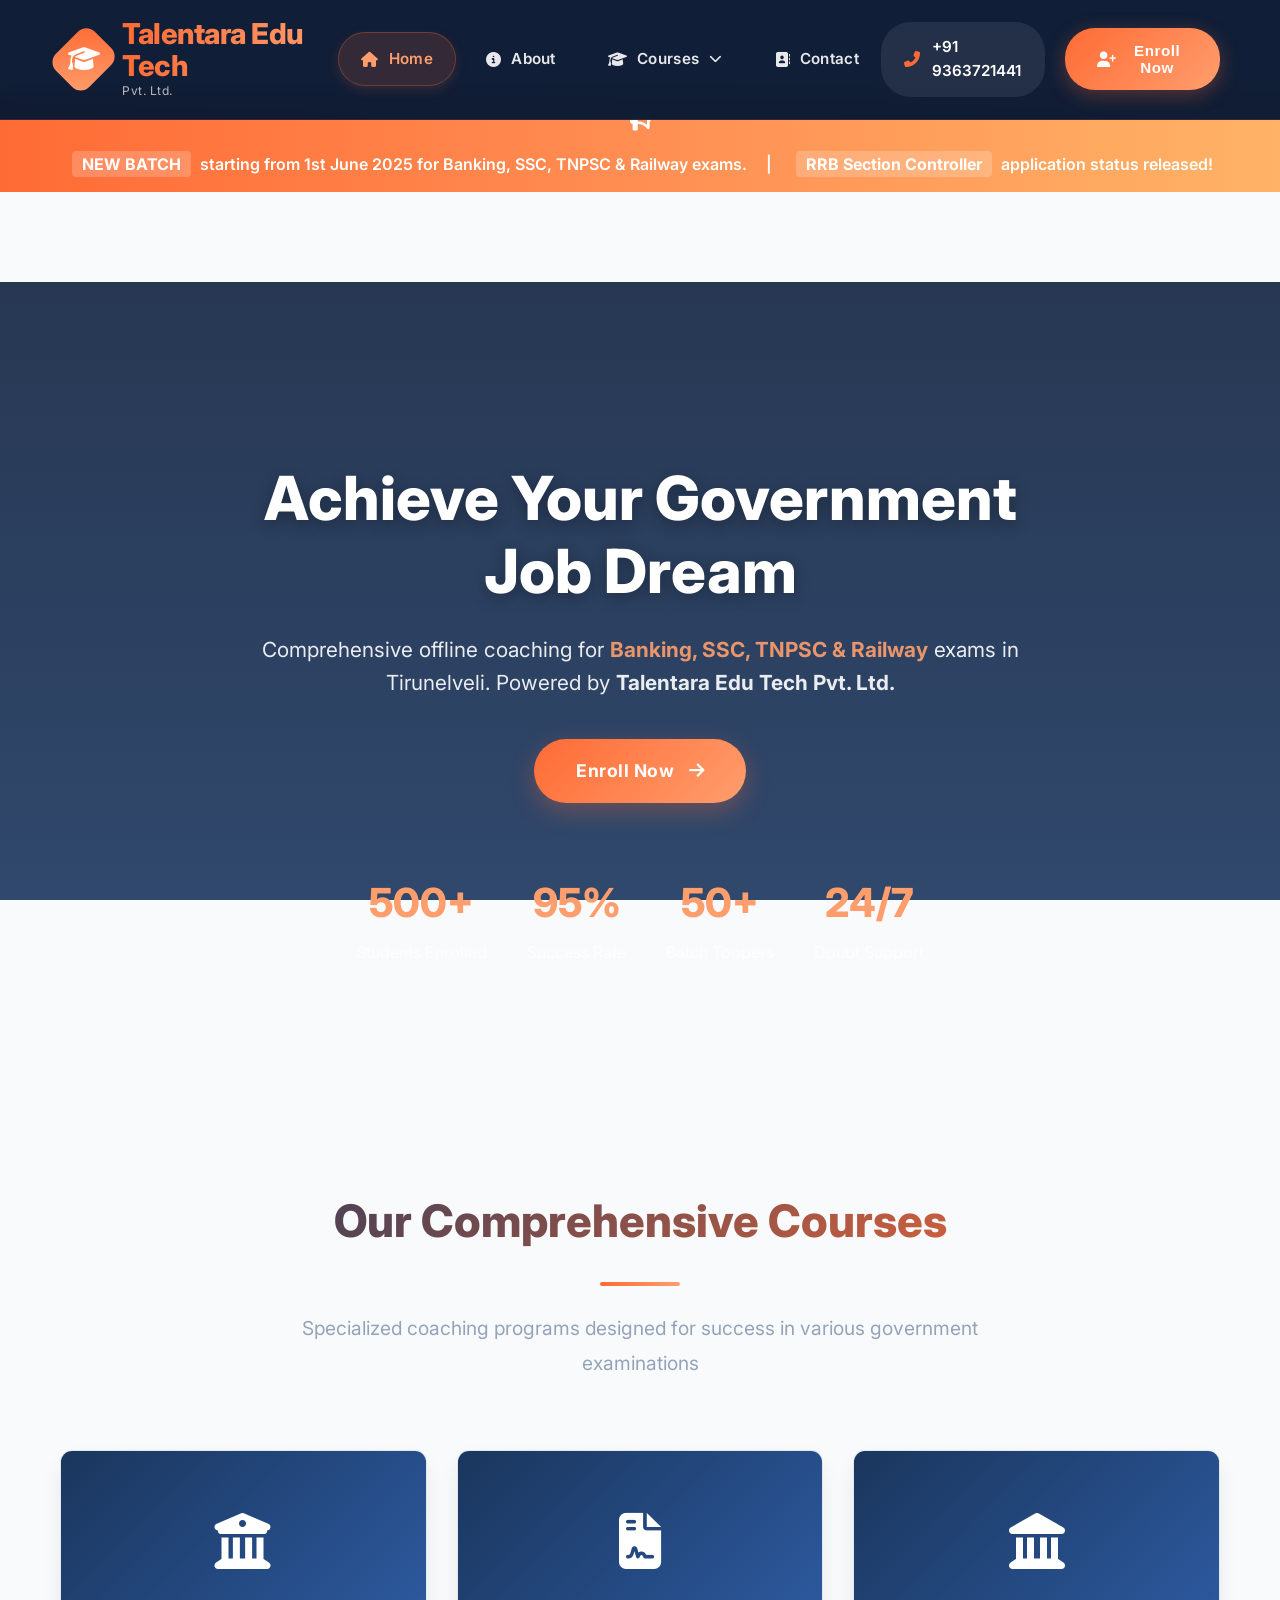
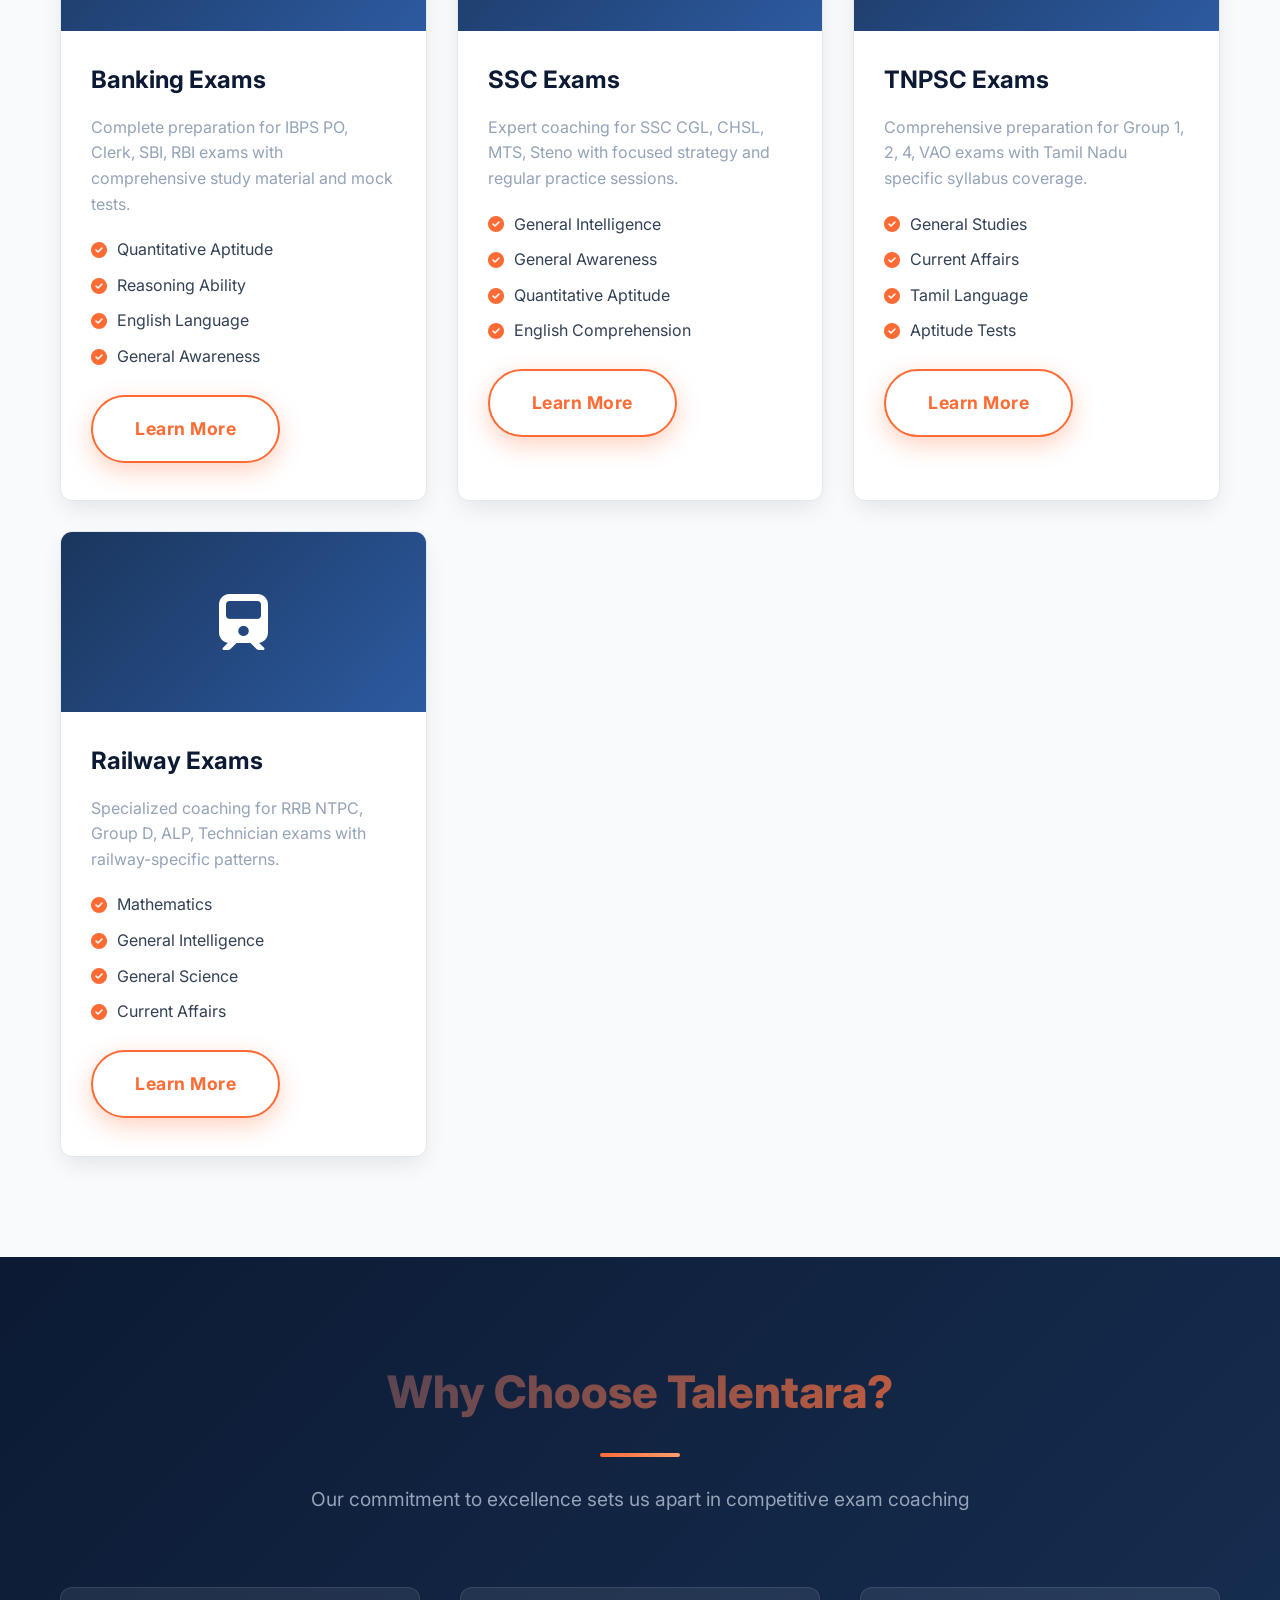
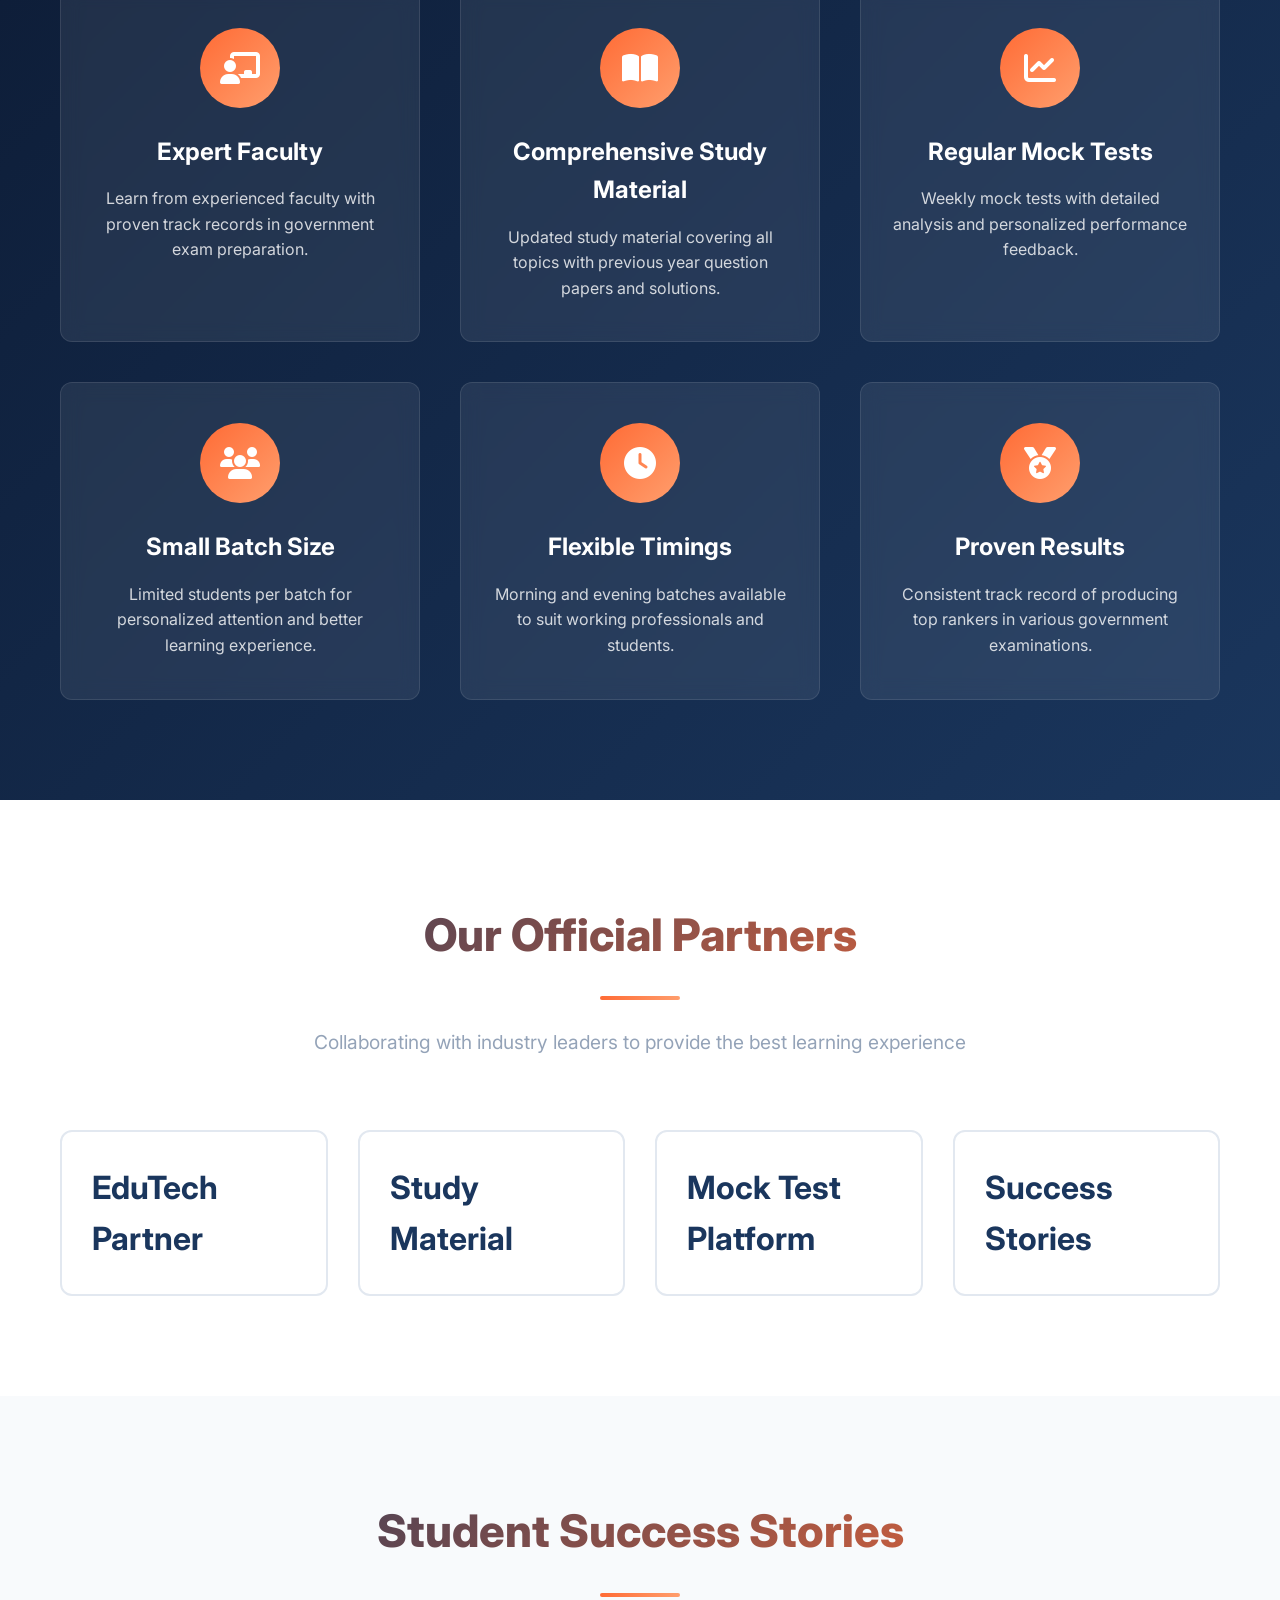
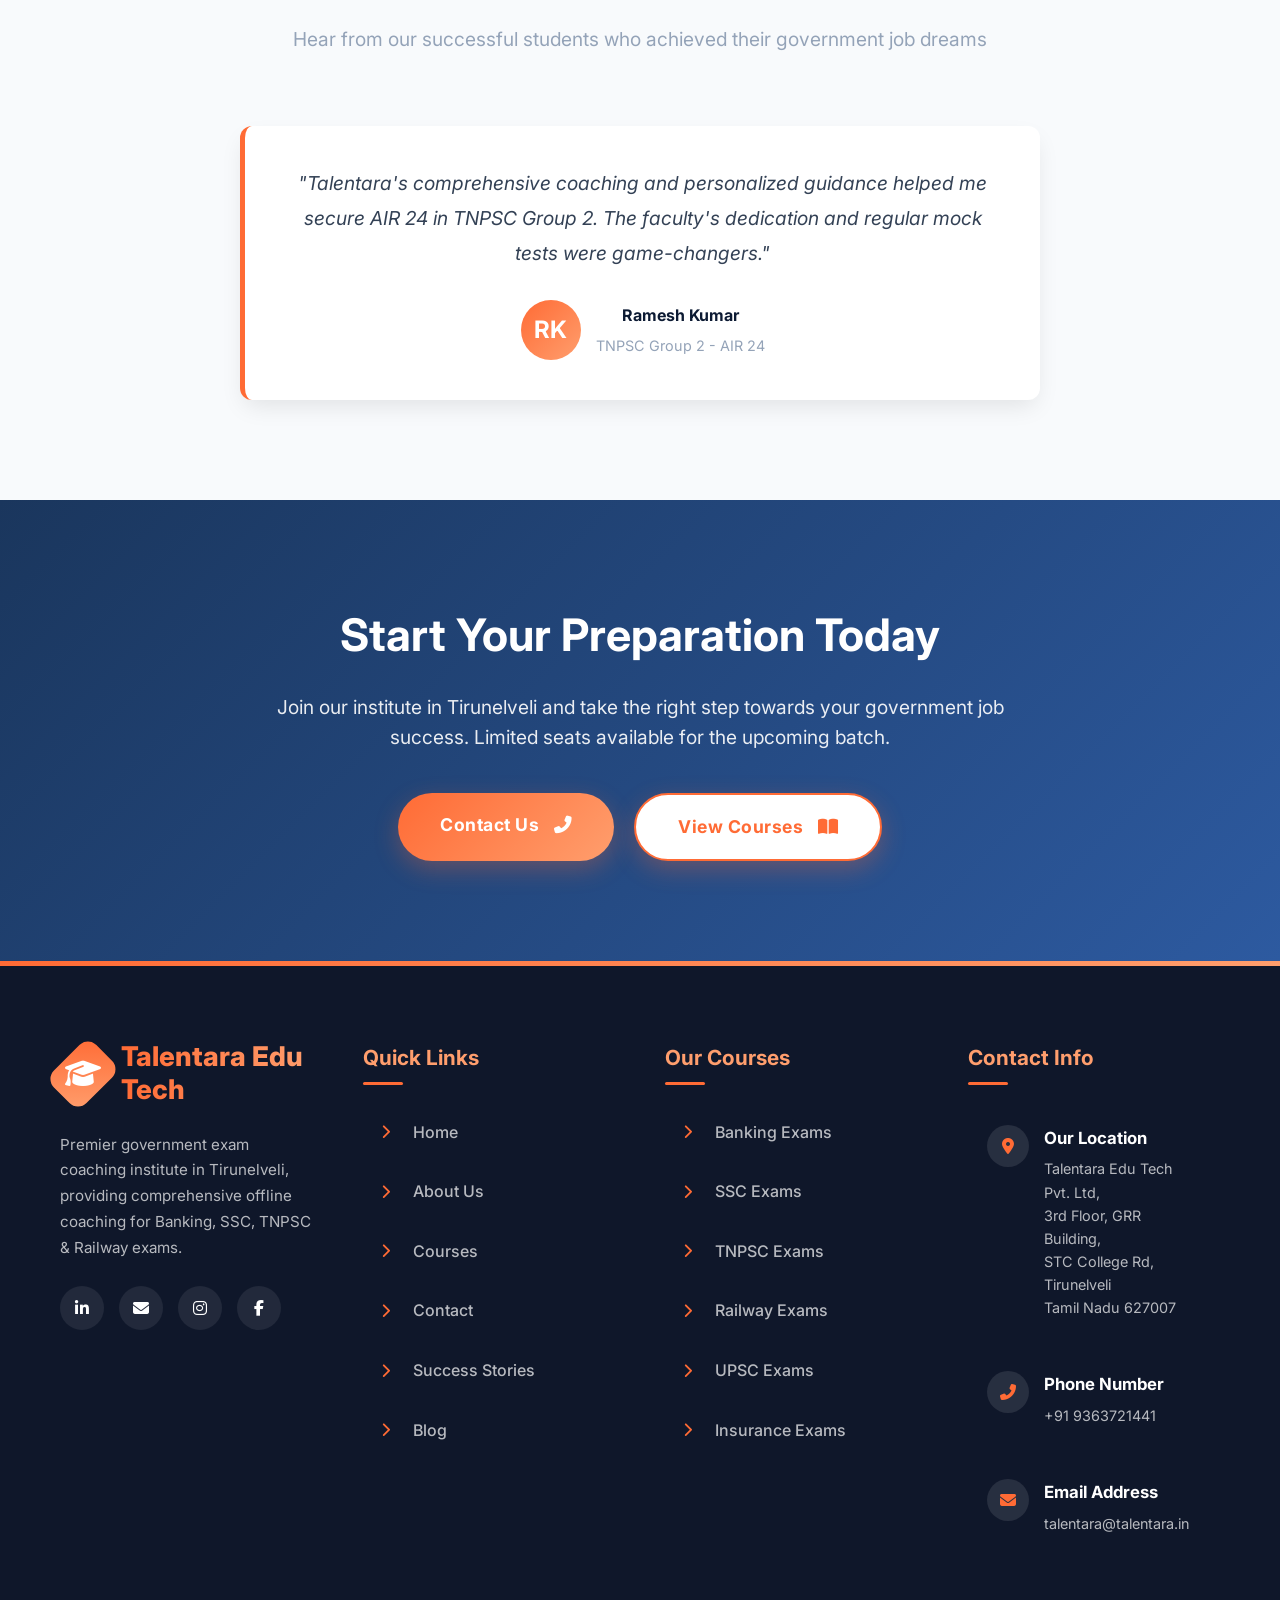
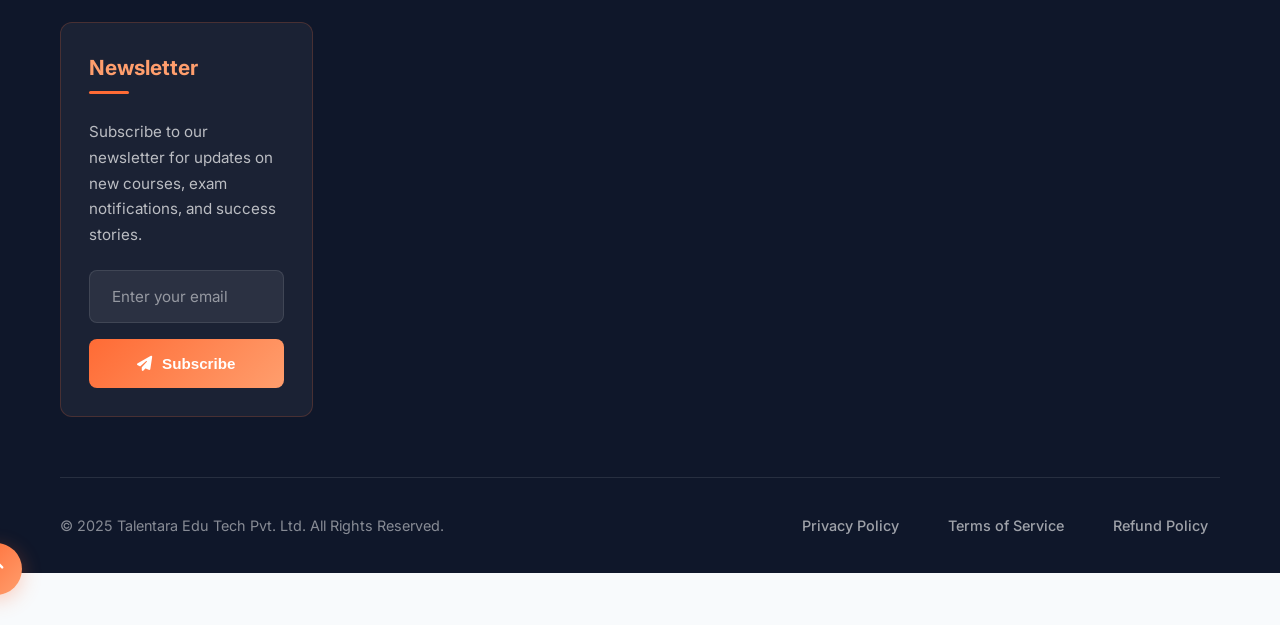
==== index.html @ 70f3933e "first commit" ====
<!DOCTYPE html>
<html lang="en">
<head>
    <meta charset="UTF-8">
    <meta name="viewport" content="width=device-width, initial-scale=1.0">
    <title>Talentara Edu Tech - Premier Government Exam Coaching</title>
    <link rel="stylesheet" href="https://cdnjs.cloudflare.com/ajax/libs/font-awesome/6.4.0/css/all.min.css">
    <link href="https://fonts.googleapis.com/css2?family=Poppins:wght@300;400;500;600;700;800&family=Inter:wght@300;400;500;600;700&display=swap" rel="stylesheet">
    <style>
        /* ====== GLOBAL RESET ====== */
        * {
            margin: 0;
            padding: 0;
            box-sizing: border-box;
        }
        
        :root {
            /* Fresh Color Palette */
            --primary-dark: #0c1a33;
            --primary-color: #1a365d;
            --secondary-color: #2d5aa0;
            --accent-color: #ff6b35;
            --accent-light: #ff9e6d;
            --light-bg: #f8fafc;
            --light-gray: #e2e8f0;
            --medium-gray: #94a3b8;
            --dark-gray: #334155;
            --white: #ffffff;
            --nav-bg: rgba(12, 26, 51, 0.98);
            --footer-bg: #0f172a;
            --card-shadow: 0 10px 25px -5px rgba(0, 0, 0, 0.1);
            --shadow-hover: 0 20px 40px -10px rgba(0, 0, 0, 0.15);
            --transition: all 0.3s cubic-bezier(0.4, 0, 0.2, 1);
            --border-radius: 12px;
            --glass-bg: rgba(255, 255, 255, 0.08);
            --glass-border: rgba(255, 255, 255, 0.15);
        }
        
        body {
            font-family: 'Inter', sans-serif;
            line-height: 1.6;
            color: var(--dark-gray);
            background-color: var(--light-bg);
            overflow-x: hidden;
            scroll-behavior: smooth;
        }
        
        .container {
            width: 100%;
            max-width: 1200px;
            margin: 0 auto;
            padding: 0 20px;
        }
        
        /* ====== UTILITY CLASSES ====== */
        .section-spacing {
            padding: 100px 0;
        }
        
        .section-title {
            text-align: center;
            margin-bottom: 70px;
            position: relative;
        }
        
        .section-title h2 {
            font-size: 2.8rem;
            font-weight: 800;
            color: var(--primary-dark);
            margin-bottom: 20px;
            background: linear-gradient(135deg, var(--primary-color), var(--accent-color));
            background-clip: text;
            -webkit-background-clip: text;
            -webkit-text-fill-color: transparent;
        }
        
        .section-title p {
            font-size: 1.2rem;
            color: var(--medium-gray);
            max-width: 700px;
            margin: 0 auto;
            line-height: 1.8;
        }
        
        .title-divider {
            width: 80px;
            height: 4px;
            background: linear-gradient(to right, var(--accent-color), var(--accent-light));
            margin: 25px auto;
            border-radius: 2px;
        }
        
        .btn {
            display: inline-block;
            padding: 18px 42px;
            background: linear-gradient(135deg, var(--accent-color), var(--accent-light));
            color: var(--white);
            text-decoration: none;
            font-weight: 700;
            border-radius: 50px;
            font-size: 1.1rem;
            transition: var(--transition);
            box-shadow: 0 8px 25px rgba(255, 107, 53, 0.3);
            border: none;
            cursor: pointer;
            letter-spacing: 0.5px;
            position: relative;
            overflow: hidden;
        }
        
        .btn::before {
            content: '';
            position: absolute;
            top: 0;
            left: -100%;
            width: 100%;
            height: 100%;
            background: linear-gradient(90deg, transparent, rgba(255, 255, 255, 0.3), transparent);
            transition: left 0.6s ease;
        }
        
        .btn:hover::before {
            left: 100%;
        }
        
        .btn:hover {
            transform: translateY(-5px);
            box-shadow: 0 12px 30px rgba(255, 107, 53, 0.4);
        }
        
        .btn i {
            margin-left: 10px;
            transition: transform 0.3s ease;
        }
        
        .btn:hover i {
            transform: translateX(5px);
        }
        
        .btn-light {
            background: var(--white);
            color: var(--accent-color);
            border: 2px solid var(--accent-color);
        }
        
        .btn-light:hover {
            background: linear-gradient(135deg, var(--accent-color), var(--accent-light));
            color: var(--white);
            border-color: transparent;
        }
        
        /* ====== MODERN NAVBAR - FRESH DESIGN ====== */
        .navbar-wrapper {
            position: fixed;
            top: 0;
            left: 0;
            width: 100%;
            z-index: 1000;
            background: var(--nav-bg);
            backdrop-filter: blur(12px);
            -webkit-backdrop-filter: blur(12px);
            border-bottom: 1px solid rgba(255, 107, 53, 0.15);
            transition: var(--transition);
            padding: 0;
        }
        
        .navbar-wrapper.scrolled {
            padding: 0;
            box-shadow: 0 5px 25px rgba(0, 0, 0, 0.15);
        }
        
        .navbar {
            display: flex;
            align-items: center;
            justify-content: space-between;
            padding: 18px 0;
        }
        
        /* Logo Section */
        .navbar-brand {
            display: flex;
            align-items: center;
            gap: 15px;
            text-decoration: none;
            z-index: 1001;
        }
        
        .logo-container {
            position: relative;
            width: 55px;
            height: 55px;
            display: flex;
            align-items: center;
            justify-content: center;
        }
        
        .logo-bg {
            position: absolute;
            width: 100%;
            height: 100%;
            background: linear-gradient(135deg, var(--accent-color), var(--accent-light));
            border-radius: 12px;
            transform: rotate(45deg);
            transition: var(--transition);
        }
        
        .navbar-brand:hover .logo-bg {
            transform: rotate(0deg);
        }
        
        .logo-icon {
            position: relative;
            font-size: 1.6rem;
            color: var(--white);
            z-index: 1;
        }
        
        .logo-text {
            display: flex;
            flex-direction: column;
        }
        
        .logo-text h2 {
            font-size: 1.8rem;
            font-weight: 800;
            background: linear-gradient(to right, var(--accent-color), var(--accent-light));
            background-clip: text;
            -webkit-background-clip: text;
            -webkit-text-fill-color: transparent;
            line-height: 1.1;
            letter-spacing: -0.5px;
        }
        
        .logo-text span {
            font-size: 0.75rem;
            color: rgba(255, 255, 255, 0.7);
            font-weight: 400;
            letter-spacing: 0.5px;
        }
        
        /* Navigation Menu */
        .navbar-nav {
            display: flex;
            list-style: none;
            gap: 8px;
            align-items: center;
        }
        
        .nav-item {
            position: relative;
        }
        
        .nav-link {
            color: rgba(255, 255, 255, 0.9);
            text-decoration: none;
            padding: 14px 22px;
            border-radius: 30px;
            font-weight: 600;
            font-size: 0.95rem;
            transition: var(--transition);
            display: flex;
            align-items: center;
            gap: 10px;
            position: relative;
            overflow: hidden;
            letter-spacing: 0.3px;
        }
        
        .nav-link::before {
            content: '';
            position: absolute;
            top: 0;
            left: -100%;
            width: 100%;
            height: 100%;
            background: linear-gradient(90deg, transparent, rgba(255, 107, 53, 0.2), transparent);
            transition: left 0.6s ease;
        }
        
        .nav-link:hover::before {
            left: 100%;
        }
        
        .nav-link:hover {
            background: var(--glass-bg);
            color: var(--accent-light);
            transform: translateY(-2px);
        }
        
        .nav-item.active .nav-link {
            background: rgba(255, 107, 53, 0.15);
            color: var(--accent-light);
            border: 1px solid rgba(255, 107, 53, 0.3);
            box-shadow: 0 4px 12px rgba(255, 107, 53, 0.15);
        }
        
        /* Dropdown Menu */
        .dropdown {
            position: relative;
        }
        
        .dropdown-menu {
            position: absolute;
            top: 100%;
            left: 0;
            background: rgba(15, 23, 42, 0.95);
            backdrop-filter: blur(15px);
            -webkit-backdrop-filter: blur(15px);
            border: 1px solid rgba(255, 107, 53, 0.25);
            border-radius: 12px;
            padding: 12px 0;
            min-width: 240px;
            opacity: 0;
            visibility: hidden;
            transform: translateY(12px);
            transition: all 0.3s ease;
            box-shadow: 0 15px 40px rgba(0, 0, 0, 0.2);
            z-index: 100;
        }
        
        .dropdown:hover .dropdown-menu {
            opacity: 1;
            visibility: visible;
            transform: translateY(8px);
        }
        
        .dropdown-item {
            color: rgba(255, 255, 255, 0.85);
            text-decoration: none;
            padding: 14px 24px;
            display: flex;
            align-items: center;
            gap: 12px;
            transition: var(--transition);
            border-left: 3px solid transparent;
            font-weight: 500;
        }
        
        .dropdown-item:hover {
            background: rgba(255, 107, 53, 0.1);
            color: var(--accent-light);
            border-left: 3px solid var(--accent-color);
            padding-left: 21px;
        }
        
        .dropdown-item i {
            width: 20px;
            text-align: center;
            color: var(--accent-color);
        }
        
        .dropdown-divider {
            height: 1px;
            background: rgba(255, 255, 255, 0.1);
            margin: 8px 20px;
        }
        
        /* Header Actions */
        .navbar-actions {
            display: flex;
            align-items: center;
            gap: 20px;
        }
        
        .contact-badge {
            display: flex;
            align-items: center;
            gap: 12px;
            background: rgba(255, 255, 255, 0.08);
            padding: 12px 22px;
            border-radius: 30px;
            transition: var(--transition);
            cursor: pointer;
            border: 1px solid transparent;
            position: relative;
            overflow: hidden;
        }
        
        .contact-badge::before {
            content: '';
            position: absolute;
            top: 0;
            left: -100%;
            width: 100%;
            height: 100%;
            background: linear-gradient(90deg, transparent, rgba(255, 107, 53, 0.2), transparent);
            transition: left 0.6s ease;
        }
        
        .contact-badge:hover::before {
            left: 100%;
        }
        
        .contact-badge:hover {
            background: rgba(255, 107, 53, 0.1);
            border-color: rgba(255, 107, 53, 0.3);
            transform: translateY(-2px);
        }
        
        .contact-badge i {
            color: var(--accent-color);
            font-size: 1rem;
            transition: var(--transition);
        }
        
        .contact-badge span {
            color: var(--white);
            font-size: 0.95rem;
            font-weight: 600;
            transition: var(--transition);
        }
        
        .contact-badge:hover i,
        .contact-badge:hover span {
            color: var(--accent-light);
        }
        
        .enroll-btn {
            background: linear-gradient(135deg, var(--accent-color), var(--accent-light));
            color: var(--white);
            border: none;
            padding: 14px 32px;
            border-radius: 30px;
            font-weight: 700;
            font-size: 0.95rem;
            cursor: pointer;
            transition: var(--transition);
            display: flex;
            align-items: center;
            gap: 10px;
            box-shadow: 0 5px 20px rgba(255, 107, 53, 0.3);
            position: relative;
            overflow: hidden;
            letter-spacing: 0.5px;
        }
        
        .enroll-btn::before {
            content: '';
            position: absolute;
            top: 0;
            left: -100%;
            width: 100%;
            height: 100%;
            background: linear-gradient(90deg, transparent, rgba(255, 255, 255, 0.3), transparent);
            transition: left 0.6s ease;
        }
        
        .enroll-btn:hover::before {
            left: 100%;
        }
        
        .enroll-btn:hover {
            transform: translateY(-3px);
            box-shadow: 0 8px 25px rgba(255, 107, 53, 0.4);
            background: linear-gradient(135deg, var(--accent-light), var(--accent-color));
        }
        
        /* Mobile Menu Toggle */
        .menu-toggle {
            display: none;
            background: none;
            border: none;
            color: var(--white);
            font-size: 1.6rem;
            cursor: pointer;
            padding: 8px;
            border-radius: 8px;
            transition: var(--transition);
            z-index: 1001;
        }
        
        .menu-toggle:hover {
            background: rgba(255, 107, 53, 0.15);
            color: var(--accent-light);
        }
        
        /* ====== HERO SECTION ====== */
        .hero {
            background: linear-gradient(rgba(12, 26, 51, 0.9), rgba(26, 53, 93, 0.9)), url('https://images.unsplash.com/photo-1523050854058-8df90110c9f1?ixlib=rb-4.0.3&auto=format&fit=crop&w=1600&q=80');
            background-size: cover;
            background-position: center;
            background-attachment: fixed;
            color: var(--white);
            padding: 180px 0 120px;
            position: relative;
            overflow: hidden;
            margin-top: 90px;
        }
        
        .hero .container {
            position: relative;
            z-index: 2;
        }
        
        .hero-content {
            max-width: 800px;
            text-align: center;
            margin: 0 auto;
        }
        
        .hero h1 {
            font-size: 3.8rem;
            font-weight: 800;
            line-height: 1.2;
            margin-bottom: 25px;
            text-shadow: 0 4px 15px rgba(0, 0, 0, 0.3);
        }
        
        .hero p {
            font-size: 1.3rem;
            margin-bottom: 40px;
            opacity: 0.9;
            line-height: 1.6;
        }
        
        .hero-highlight {
            color: var(--accent-light);
            font-weight: 700;
        }
        
        .hero-stats {
            display: flex;
            justify-content: center;
            gap: 40px;
            margin-top: 60px;
            flex-wrap: wrap;
        }
        
        .stat-item {
            text-align: center;
        }
        
        .stat-number {
            font-size: 2.5rem;
            font-weight: 800;
            color: var(--accent-light);
            margin-bottom: 5px;
        }
        
        .stat-label {
            font-size: 1rem;
            color: rgba(255, 255, 255, 0.8);
        }
        
        /* ====== ANNOUNCEMENT BAR ====== */
        .announcement-bar {
            background: linear-gradient(90deg, var(--accent-color), #ff8e53, #ffb366);
            color: var(--white);
            padding: 14px 0;
            position: relative;
            overflow: hidden;
            margin-top: 90px;
        }
        
        .announcement-content {
            display: flex;
            align-items: center;
            justify-content: center;
            gap: 15px;
            flex-wrap: wrap;
        }
        
        .announcement-icon {
            font-size: 1.3rem;
            animation: bellRing 2s infinite;
            flex-shrink: 0;
        }
        
        .announcement-text {
            font-weight: 600;
            font-size: 1rem;
        }
        
        .highlight {
            background: rgba(255, 255, 255, 0.2);
            padding: 3px 10px;
            border-radius: 4px;
            margin: 0 5px;
            font-weight: 700;
        }
        
        /* ====== COURSES SECTION ====== */
        .courses-section {
            background: var(--light-bg);
        }
        
        .courses-grid {
            display: grid;
            grid-template-columns: repeat(auto-fit, minmax(280px, 1fr));
            gap: 30px;
            margin-top: 50px;
        }
        
        .course-card {
            background: var(--white);
            border-radius: var(--border-radius);
            overflow: hidden;
            box-shadow: var(--card-shadow);
            transition: var(--transition);
            position: relative;
            border: 1px solid var(--light-gray);
        }
        
        .course-card:hover {
            transform: translateY(-10px);
            box-shadow: var(--shadow-hover);
        }
        
        .course-icon {
            height: 180px;
            display: flex;
            align-items: center;
            justify-content: center;
            background: linear-gradient(135deg, var(--primary-color), var(--secondary-color));
            color: var(--white);
            font-size: 3.5rem;
        }
        
        .course-content {
            padding: 30px;
        }
        
        .course-content h3 {
            font-size: 1.5rem;
            color: var(--primary-dark);
            margin-bottom: 15px;
        }
        
        .course-content p {
            color: var(--medium-gray);
            margin-bottom: 20px;
            line-height: 1.6;
        }
        
        .course-features {
            list-style: none;
            margin-bottom: 25px;
        }
        
        .course-features li {
            display: flex;
            align-items: center;
            gap: 10px;
            margin-bottom: 10px;
            color: var(--dark-gray);
        }
        
        .course-features i {
            color: var(--accent-color);
        }
        
        /* ====== FEATURES SECTION ====== */
        .features-section {
            background: linear-gradient(135deg, var(--primary-dark), var(--primary-color));
            color: var(--white);
            position: relative;
            overflow: hidden;
        }
        
        .features-grid {
            display: grid;
            grid-template-columns: repeat(auto-fit, minmax(300px, 1fr));
            gap: 40px;
            margin-top: 50px;
        }
        
        .feature-card {
            background: rgba(255, 255, 255, 0.08);
            border-radius: var(--border-radius);
            padding: 40px 30px;
            text-align: center;
            border: 1px solid rgba(255, 255, 255, 0.1);
            transition: var(--transition);
            backdrop-filter: blur(10px);
        }
        
        .feature-card:hover {
            transform: translateY(-10px);
            background: rgba(255, 255, 255, 0.12);
            border-color: var(--accent-color);
        }
        
        .feature-icon {
            width: 80px;
            height: 80px;
            background: linear-gradient(135deg, var(--accent-color), var(--accent-light));
            border-radius: 50%;
            display: flex;
            align-items: center;
            justify-content: center;
            margin: 0 auto 25px;
            font-size: 2rem;
            color: var(--white);
            transition: var(--transition);
        }
        
        .feature-card:hover .feature-icon {
            transform: scale(1.1) rotate(5deg);
        }
        
        .feature-card h3 {
            font-size: 1.5rem;
            margin-bottom: 15px;
            color: var(--white);
        }
        
        .feature-card p {
            color: rgba(255, 255, 255, 0.8);
            line-height: 1.6;
        }
        
        /* ====== PARTNERS SECTION ====== */
        .partners-section {
            background: var(--white);
        }
        
        .partners-grid {
            display: grid;
            grid-template-columns: repeat(auto-fit, minmax(200px, 1fr));
            gap: 30px;
            margin-top: 50px;
            align-items: center;
        }
        
        .partner-card {
            background: var(--white);
            border-radius: var(--border-radius);
            padding: 30px;
            display: flex;
            align-items: center;
            justify-content: center;
            border: 2px solid var(--light-gray);
            transition: var(--transition);
            min-height: 150px;
        }
        
        .partner-card:hover {
            transform: translateY(-5px);
            border-color: var(--accent-color);
            box-shadow: var(--shadow-hover);
        }
        
        .partner-logo {
            max-width: 100%;
            height: auto;
            filter: grayscale(100%);
            opacity: 0.7;
            transition: var(--transition);
        }
        
        .partner-card:hover .partner-logo {
            filter: grayscale(0);
            opacity: 1;
        }
        
        /* ====== TESTIMONIALS SECTION ====== */
        .testimonials-section {
            background: var(--light-bg);
        }
        
        .testimonials-slider {
            max-width: 800px;
            margin: 50px auto 0;
            position: relative;
        }
        
        .testimonial-card {
            background: var(--white);
            border-radius: var(--border-radius);
            padding: 40px;
            box-shadow: var(--card-shadow);
            text-align: center;
            position: relative;
            border-left: 5px solid var(--accent-color);
        }
        
        .testimonial-text {
            font-size: 1.2rem;
            color: var(--dark-gray);
            line-height: 1.8;
            margin-bottom: 30px;
            font-style: italic;
        }
        
        .testimonial-author {
            display: flex;
            align-items: center;
            justify-content: center;
            gap: 15px;
        }
        
        .author-avatar {
            width: 60px;
            height: 60px;
            border-radius: 50%;
            background: linear-gradient(135deg, var(--accent-color), var(--accent-light));
            display: flex;
            align-items: center;
            justify-content: center;
            color: var(--white);
            font-weight: 700;
            font-size: 1.5rem;
        }
        
        .author-info h4 {
            color: var(--primary-dark);
            margin-bottom: 5px;
        }
        
        .author-info p {
            color: var(--medium-gray);
            font-size: 0.9rem;
        }
        
        /* ====== CTA SECTION ====== */
        .cta-section {
            background: linear-gradient(135deg, var(--primary-color), var(--secondary-color));
            color: var(--white);
            text-align: center;
            position: relative;
            overflow: hidden;
        }
        
        .cta-content {
            max-width: 800px;
            margin: 0 auto;
            position: relative;
            z-index: 2;
        }
        
        .cta-content h2 {
            font-size: 2.8rem;
            margin-bottom: 20px;
            color: var(--white);
        }
        
        .cta-content p {
            font-size: 1.2rem;
            margin-bottom: 40px;
            opacity: 0.9;
            line-height: 1.6;
        }
        
        /* ====== MODERN FOOTER - FRESH DESIGN ====== */
        .footer-wrapper {
            background: var(--footer-bg);
            color: var(--white);
            padding: 80px 0 0;
            position: relative;
            overflow: hidden;
        }
        
        .footer-wrapper::before {
            content: '';
            position: absolute;
            top: 0;
            left: 0;
            width: 100%;
            height: 5px;
            background: linear-gradient(90deg, var(--accent-color), var(--accent-light));
        }
        
        .footer-top {
            padding-bottom: 60px;
            border-bottom: 1px solid rgba(255, 255, 255, 0.1);
        }
        
        .footer-content {
            display: grid;
            grid-template-columns: repeat(auto-fit, minmax(250px, 1fr));
            gap: 50px;
        }
        
        /* Footer Brand */
        .footer-brand {
            margin-bottom: 25px;
        }
        
        .footer-logo {
            display: flex;
            align-items: center;
            gap: 15px;
            text-decoration: none;
            margin-bottom: 25px;
        }
        
        .footer-logo-container {
            position: relative;
            width: 60px;
            height: 60px;
            display: flex;
            align-items: center;
            justify-content: center;
        }
        
        .footer-logo-bg {
            position: absolute;
            width: 100%;
            height: 100%;
            background: linear-gradient(135deg, var(--accent-color), var(--accent-light));
            border-radius: 12px;
            transform: rotate(45deg);
            transition: var(--transition);
        }
        
        .footer-logo:hover .footer-logo-bg {
            transform: rotate(0deg);
        }
        
        .footer-logo-icon {
            position: relative;
            font-size: 1.8rem;
            color: var(--white);
            z-index: 1;
        }
        
        .footer-logo-text h3 {
            font-size: 1.7rem;
            font-weight: 800;
            background: linear-gradient(to right, var(--accent-color), var(--accent-light));
            background-clip: text;
            -webkit-background-clip: text;
            -webkit-text-fill-color: transparent;
            line-height: 1.2;
        }
        
        .footer-description {
            color: rgba(255, 255, 255, 0.7);
            line-height: 1.7;
            margin-bottom: 25px;
            font-size: 0.95rem;
        }
        
        .footer-social {
            display: flex;
            gap: 15px;
        }
        
        .social-link {
            width: 44px;
            height: 44px;
            background: rgba(255, 255, 255, 0.08);
            border-radius: 50%;
            display: flex;
            align-items: center;
            justify-content: center;
            color: var(--white);
            text-decoration: none;
            transition: var(--transition);
            position: relative;
            overflow: hidden;
            border: 1px solid transparent;
        }
        
        .social-link::before {
            content: '';
            position: absolute;
            top: 0;
            left: 0;
            width: 100%;
            height: 100%;
            background: linear-gradient(135deg, var(--accent-color), var(--accent-light));
            opacity: 0;
            transition: opacity 0.3s ease;
        }
        
        .social-link i {
            position: relative;
            z-index: 1;
            transition: var(--transition);
        }
        
        .social-link:hover::before {
            opacity: 1;
        }
        
        .social-link:hover {
            transform: translateY(-5px);
            box-shadow: 0 5px 15px rgba(255, 107, 53, 0.3);
            border-color: var(--accent-color);
        }
        
        .social-link:hover i {
            color: var(--white);
            transform: scale(1.1);
        }
        
        /* Footer Columns */
        .footer-column h4 {
            font-size: 1.3rem;
            color: var(--accent-light);
            margin-bottom: 25px;
            padding-bottom: 10px;
            position: relative;
            font-weight: 700;
        }
        
        .footer-column h4::after {
            content: '';
            position: absolute;
            bottom: 0;
            left: 0;
            width: 40px;
            height: 3px;
            background: var(--accent-color);
            border-radius: 2px;
        }
        
        /* Footer Links */
        .footer-links {
            list-style: none;
        }
        
        .footer-links li {
            margin-bottom: 14px;
        }
        
        .footer-links a {
            color: rgba(255, 255, 255, 0.7);
            text-decoration: none;
            transition: var(--transition);
            display: flex;
            align-items: center;
            gap: 12px;
            padding: 10px 15px;
            border-radius: 8px;
            border-left: 3px solid transparent;
            font-weight: 500;
        }
        
        .footer-links a:hover {
            background: rgba(255, 107, 53, 0.1);
            color: var(--accent-light);
            transform: translateX(8px);
            border-left: 3px solid var(--accent-color);
        }
        
        .footer-links a i {
            color: var(--accent-color);
            width: 20px;
            font-size: 0.9rem;
            transition: var(--transition);
        }
        
        .footer-links a:hover i {
            transform: scale(1.1);
            color: var(--accent-light);
        }
        
        /* Contact Info */
        .contact-info {
            margin-top: 20px;
        }
        
        .contact-item {
            display: flex;
            align-items: flex-start;
            gap: 15px;
            margin-bottom: 22px;
            color: rgba(255, 255, 255, 0.7);
            padding: 14px 18px;
            border-radius: 10px;
            transition: var(--transition);
            border: 1px solid transparent;
        }
        
        .contact-item:hover {
            background: rgba(255, 107, 53, 0.08);
            border-color: rgba(255, 107, 53, 0.2);
            transform: translateY(-3px);
        }
        
        .contact-icon {
            background: rgba(255, 255, 255, 0.1);
            width: 42px;
            height: 42px;
            border-radius: 50%;
            display: flex;
            align-items: center;
            justify-content: center;
            color: var(--accent-color);
            flex-shrink: 0;
            transition: var(--transition);
        }
        
        .contact-item:hover .contact-icon {
            background: var(--accent-color);
            color: var(--white);
            transform: scale(1.1);
        }
        
        .contact-details h5 {
            color: var(--white);
            margin-bottom: 6px;
            font-size: 1.05rem;
            transition: var(--transition);
        }
        
        .contact-item:hover .contact-details h5 {
            color: var(--accent-light);
        }
        
        .contact-details p {
            font-size: 0.9rem;
            line-height: 1.6;
            transition: var(--transition);
        }
        
        .contact-item:hover .contact-details p {
            color: rgba(255, 255, 255, 0.9);
        }
        
        /* Newsletter */
        .newsletter-box {
            background: rgba(255, 255, 255, 0.05);
            border-radius: 12px;
            padding: 28px;
            border: 1px solid rgba(255, 107, 53, 0.2);
            transition: var(--transition);
        }
        
        .newsletter-box:hover {
            border-color: var(--accent-color);
            box-shadow: 0 10px 20px rgba(0, 0, 0, 0.1);
        }
        
        .newsletter-box h4 {
            margin-top: 0;
        }
        
        .newsletter-box p {
            color: rgba(255, 255, 255, 0.7);
            margin-bottom: 22px;
            line-height: 1.7;
            font-size: 0.95rem;
        }
        
        .newsletter-form {
            display: flex;
            flex-direction: column;
            gap: 16px;
        }
        
        .newsletter-form input {
            padding: 16px 22px;
            border: 1px solid rgba(255, 255, 255, 0.1);
            border-radius: 8px;
            background: rgba(255, 255, 255, 0.07);
            color: var(--white);
            font-family: 'Inter', sans-serif;
            font-size: 0.95rem;
            transition: var(--transition);
        }
        
        .newsletter-form input:focus {
            outline: none;
            border-color: var(--accent-color);
            background: rgba(255, 255, 255, 0.1);
            box-shadow: 0 0 0 3px rgba(255, 107, 53, 0.1);
        }
        
        .newsletter-form input::placeholder {
            color: rgba(255, 255, 255, 0.5);
        }
        
        .newsletter-form button {
            padding: 16px 22px;
            background: linear-gradient(135deg, var(--accent-color), var(--accent-light));
            color: var(--white);
            border: none;
            border-radius: 8px;
            font-weight: 700;
            font-size: 0.95rem;
            cursor: pointer;
            transition: var(--transition);
            display: flex;
            align-items: center;
            justify-content: center;
            gap: 10px;
            position: relative;
            overflow: hidden;
        }
        
        .newsletter-form button::before {
            content: '';
            position: absolute;
            top: 0;
            left: -100%;
            width: 100%;
            height: 100%;
            background: linear-gradient(90deg, transparent, rgba(255, 255, 255, 0.3), transparent);
            transition: left 0.6s ease;
        }
        
        .newsletter-form button:hover::before {
            left: 100%;
        }
        
        .newsletter-form button:hover {
            transform: translateY(-2px);
            box-shadow: 0 5px 15px rgba(255, 107, 53, 0.3);
        }
        
        /* Footer Bottom */
        .footer-bottom {
            padding: 30px 0;
            display: flex;
            justify-content: space-between;
            align-items: center;
        }
        
        .copyright {
            color: rgba(255, 255, 255, 0.5);
            font-size: 0.9rem;
        }
        
        .footer-menu {
            display: flex;
            gap: 25px;
        }
        
        .footer-menu a {
            color: rgba(255, 255, 255, 0.6);
            text-decoration: none;
            font-size: 0.9rem;
            transition: var(--transition);
            padding: 6px 12px;
            border-radius: 4px;
            font-weight: 500;
        }
        
        .footer-menu a:hover {
            color: var(--accent-light);
            background: rgba(255, 107, 53, 0.1);
            transform: translateY(-2px);
        }
        
        /* Back to Top Button */
        .back-to-top {
            position: fixed;
            bottom: 30px;
            right: 30px;
            width: 52px;
            height: 52px;
            background: linear-gradient(135deg, var(--accent-color), var(--accent-light));
            color: var(--white);
            border-radius: 50%;
            display: flex;
            align-items: center;
            justify-content: center;
            font-size: 1.2rem;
            cursor: pointer;
            box-shadow: 0 5px 20px rgba(255, 107, 53, 0.3);
            z-index: 100;
            opacity: 0;
            visibility: hidden;
            transition: var(--transition);
            border: none;
            position: relative;
            overflow: hidden;
        }
        
        .back-to-top::before {
            content: '';
            position: absolute;
            top: 0;
            left: -100%;
            width: 100%;
            height: 100%;
            background: linear-gradient(90deg, transparent, rgba(255, 255, 255, 0.3), transparent);
            transition: left 0.6s ease;
        }
        
        .back-to-top:hover::before {
            left: 100%;
        }
        
        .back-to-top.show {
            opacity: 1;
            visibility: visible;
        }
        
        .back-to-top:hover {
            transform: translateY(-5px) scale(1.1);
            box-shadow: 0 10px 25px rgba(255, 107, 53, 0.4);
        }
        
        /* ====== ANIMATIONS ====== */
        @keyframes fadeIn {
            from { opacity: 0; }
            to { opacity: 1; }
        }
        
        @keyframes fadeInUp {
            from {
                opacity: 0;
                transform: translateY(40px);
            }
            to {
                opacity: 1;
                transform: translateY(0);
            }
        }
        
        @keyframes slideInRight {
            from {
                opacity: 0;
                transform: translateX(-30px);
            }
            to {
                opacity: 1;
                transform: translateX(0);
            }
        }
        
        @keyframes bellRing {
            0%, 100% { transform: rotate(0); }
            10%, 30%, 50%, 70%, 90% { transform: rotate(-10deg); }
            20%, 40%, 60%, 80% { transform: rotate(10deg); }
        }
        
        @keyframes float {
            0%, 100% { transform: translateY(0); }
            50% { transform: translateY(-10px); }
        }
        
        /* ====== RESPONSIVE DESIGN ====== */
        @media (max-width: 1100px) {
            .container {
                max-width: 100%;
                padding: 0 25px;
            }
        }
        
        @media (max-width: 992px) {
            .menu-toggle {
                display: block;
            }
            
            .navbar-nav {
                position: fixed;
                top: 0;
                left: -100%;
                width: 85%;
                height: 100vh;
                background: rgba(15, 23, 42, 0.98);
                backdrop-filter: blur(15px);
                -webkit-backdrop-filter: blur(15px);
                flex-direction: column;
                align-items: flex-start;
                padding: 100px 40px 40px;
                transition: left 0.4s ease;
                z-index: 999;
                box-shadow: 10px 0 30px rgba(0, 0, 0, 0.2);
                border-right: 1px solid rgba(255, 107, 53, 0.2);
            }
            
            .navbar-nav.active {
                left: 0;
            }
            
            .nav-item {
                width: 100%;
            }
            
            .nav-link {
                width: 100%;
                padding: 18px 25px;
                border-radius: 10px;
                font-size: 1.05rem;
            }
            
            .dropdown-menu {
                position: static;
                opacity: 1;
                visibility: visible;
                transform: none;
                background: rgba(255, 255, 255, 0.05);
                border: 1px solid rgba(255, 107, 53, 0.2);
                box-shadow: none;
                padding: 10px 0 10px 30px;
                display: none;
                margin-top: 10px;
                margin-left: 20px;
            }
            
            .dropdown.active .dropdown-menu {
                display: block;
            }
            
            .navbar-actions {
                display: none;
            }
            
            .hero h1 {
                font-size: 3rem;
            }
            
            .section-title h2 {
                font-size: 2.4rem;
            }
            
            .footer-content {
                gap: 40px;
            }
            
            .footer-bottom {
                flex-direction: column;
                gap: 25px;
                text-align: center;
            }
        }
        
        @media (max-width: 768px) {
            .container {
                padding: 0 20px;
            }
            
            .section-spacing {
                padding: 80px 0;
            }
            
            .hero {
                padding: 150px 0 80px;
            }
            
            .hero h1 {
                font-size: 2.5rem;
            }
            
            .hero p {
                font-size: 1.1rem;
            }
            
            .section-title h2 {
                font-size: 2.2rem;
            }
            
            .section-title p {
                font-size: 1.1rem;
            }
            
            .footer-content {
                grid-template-columns: repeat(2, 1fr);
                gap: 40px;
            }
            
            .navbar-nav {
                width: 90%;
                padding: 100px 30px 30px;
            }
            
            .footer-logo {
                flex-direction: column;
                text-align: center;
                gap: 20px;
            }
            
            .footer-brand {
                text-align: center;
            }
            
            .footer-social {
                justify-content: center;
            }
            
            .back-to-top {
                bottom: 25px;
                right: 25px;
                width: 48px;
                height: 48px;
            }
            
            .hero-stats {
                gap: 30px;
            }
            
            .stat-number {
                font-size: 2rem;
            }
        }
        
        @media (max-width: 576px) {
            .footer-content {
                grid-template-columns: 1fr;
                gap: 40px;
            }
            
            .footer-column {
                text-align: center;
            }
            
            .footer-column h4::after {
                left: 50%;
                transform: translateX(-50%);
            }
            
            .footer-links a {
                justify-content: center;
            }
            
            .contact-item {
                flex-direction: column;
                text-align: center;
                align-items: center;
            }
            
            .contact-icon {
                margin-bottom: 10px;
            }
            
            .footer-menu {
                flex-wrap: wrap;
                justify-content: center;
                gap: 15px;
            }
            
            .navbar {
                padding: 15px 0;
            }
            
            .logo-text h2 {
                font-size: 1.6rem;
            }
            
            .footer-logo-text h3 {
                font-size: 1.5rem;
            }
            
            .hero h1 {
                font-size: 2.2rem;
            }
            
            .btn {
                padding: 16px 32px;
                font-size: 1rem;
            }
            
            .section-title h2 {
                font-size: 2rem;
            }
            
            .title-divider {
                width: 60px;
            }
            
            .hero-stats {
                gap: 20px;
            }
        }
    </style>
</head>
<body>
    <!-- Modern Navbar -->
    <header class="navbar-wrapper" id="navbar">
        <div class="container">
            <nav class="navbar">
                <a href="index.html" class="navbar-brand">
                    <div class="logo-container">
                        <div class="logo-bg"></div>
                        <div class="logo-icon">
                            <i class="fas fa-graduation-cap"></i>
                        </div>
                    </div>
                    <div class="logo-text">
                        <h2>Talentara Edu Tech</h2>
                        <span>Pvt. Ltd.</span>
                    </div>
                </a>
                
                <button class="menu-toggle" id="menuToggle">
                    <i class="fas fa-bars"></i>
                </button>
                
                <ul class="navbar-nav" id="navbarNav">
                    <li class="nav-item active">
                        <a href="index.html" class="nav-link">
                            <i class="fas fa-home"></i>
                            <span>Home</span>
                        </a>
                    </li>
                    <li class="nav-item">
                        <a href="about.html" class="nav-link">
                            <i class="fas fa-info-circle"></i>
                            <span>About</span>
                        </a>
                    </li>
                    <li class="nav-item dropdown">
                        <a href="services.html" class="nav-link">
                            <i class="fas fa-graduation-cap"></i>
                            <span>Courses</span>
                            <i class="fas fa-chevron-down" style="font-size: 0.8rem; margin-left: auto;"></i>
                        </a>
                        <div class="dropdown-menu">
                            <a href="services.html#banking" class="dropdown-item">
                                <i class="fas fa-university"></i>
                                <span>Banking Exams</span>
                            </a>
                            <a href="services.html#ssc" class="dropdown-item">
                                <i class="fas fa-file-contract"></i>
                                <span>SSC Exams</span>
                            </a>
                            <a href="services.html#tnpsc" class="dropdown-item">
                                <i class="fas fa-landmark"></i>
                                <span>TNPSC Exams</span>
                            </a>
                            <a href="services.html#railway" class="dropdown-item">
                                <i class="fas fa-train"></i>
                                <span>Railway Exams</span>
                            </a>
                            <div class="dropdown-divider"></div>
                            <a href="services.html" class="dropdown-item">
                                <i class="fas fa-list"></i>
                                <span>All Courses</span>
                            </a>
                        </div>
                    </li>
                    <li class="nav-item">
                        <a href="contact.html" class="nav-link">
                            <i class="fas fa-address-book"></i>
                            <span>Contact</span>
                        </a>
                    </li>
                </ul>
                
                <div class="navbar-actions">
                    <div class="contact-badge" onclick="window.location.href='tel:+919363721441'">
                        <i class="fas fa-phone-alt"></i>
                        <span>+91 9363721441</span>
                    </div>
                    <button class="enroll-btn" onclick="window.location.href='contact.html'">
                        <i class="fas fa-user-plus"></i>
                        <span>Enroll Now</span>
                    </button>
                </div>
            </nav>
        </div>
    </header>

    <!-- Announcement Bar -->
    <div class="announcement-bar">
        <div class="container announcement-content">
            <div class="announcement-icon">
                <i class="fas fa-bullhorn"></i>
            </div>
            <div class="announcement-text">
                <span class="highlight">NEW BATCH</span> starting from 1st June 2025 for Banking, SSC, TNPSC & Railway exams. 
                <span style="margin: 0 15px;">|</span>
                <span class="highlight">RRB Section Controller</span> application status released!
            </div>
        </div>
    </div>

    <!-- Hero Section -->
    <section class="hero">
        <div class="container">
            <div class="hero-content">
                <h1 class="animate__animated animate__fadeInUp">Achieve Your Government Job Dream</h1>
                <p class="animate__animated animate__fadeInUp">Comprehensive offline coaching for <span class="hero-highlight">Banking, SSC, TNPSC & Railway</span> exams in Tirunelveli. Powered by <strong>Talentara Edu Tech Pvt. Ltd.</strong></p>
                <a href="contact.html" class="btn animate__animated animate__fadeInUp">Enroll Now <i class="fas fa-arrow-right"></i></a>
                
                <div class="hero-stats">
                    <div class="stat-item">
                        <div class="stat-number">500+</div>
                        <div class="stat-label">Students Enrolled</div>
                    </div>
                    <div class="stat-item">
                        <div class="stat-number">95%</div>
                        <div class="stat-label">Success Rate</div>
                    </div>
                    <div class="stat-item">
                        <div class="stat-number">50+</div>
                        <div class="stat-label">Batch Toppers</div>
                    </div>
                    <div class="stat-item">
                        <div class="stat-number">24/7</div>
                        <div class="stat-label">Doubt Support</div>
                    </div>
                </div>
            </div>
        </div>
    </section>

    <!-- Courses Section -->
    <section class="courses-section section-spacing">
        <div class="container">
            <div class="section-title">
                <h2>Our Comprehensive Courses</h2>
                <div class="title-divider"></div>
                <p>Specialized coaching programs designed for success in various government examinations</p>
            </div>
            
            <div class="courses-grid">
                <div class="course-card">
                    <div class="course-icon">
                        <i class="fas fa-university"></i>
                    </div>
                    <div class="course-content">
                        <h3>Banking Exams</h3>
                        <p>Complete preparation for IBPS PO, Clerk, SBI, RBI exams with comprehensive study material and mock tests.</p>
                        <ul class="course-features">
                            <li><i class="fas fa-check-circle"></i> Quantitative Aptitude</li>
                            <li><i class="fas fa-check-circle"></i> Reasoning Ability</li>
                            <li><i class="fas fa-check-circle"></i> English Language</li>
                            <li><i class="fas fa-check-circle"></i> General Awareness</li>
                        </ul>
                        <a href="services.html#banking" class="btn btn-light">Learn More</a>
                    </div>
                </div>
                
                <div class="course-card">
                    <div class="course-icon">
                        <i class="fas fa-file-contract"></i>
                    </div>
                    <div class="course-content">
                        <h3>SSC Exams</h3>
                        <p>Expert coaching for SSC CGL, CHSL, MTS, Steno with focused strategy and regular practice sessions.</p>
                        <ul class="course-features">
                            <li><i class="fas fa-check-circle"></i> General Intelligence</li>
                            <li><i class="fas fa-check-circle"></i> General Awareness</li>
                            <li><i class="fas fa-check-circle"></i> Quantitative Aptitude</li>
                            <li><i class="fas fa-check-circle"></i> English Comprehension</li>
                        </ul>
                        <a href="services.html#ssc" class="btn btn-light">Learn More</a>
                    </div>
                </div>
                
                <div class="course-card">
                    <div class="course-icon">
                        <i class="fas fa-landmark"></i>
                    </div>
                    <div class="course-content">
                        <h3>TNPSC Exams</h3>
                        <p>Comprehensive preparation for Group 1, 2, 4, VAO exams with Tamil Nadu specific syllabus coverage.</p>
                        <ul class="course-features">
                            <li><i class="fas fa-check-circle"></i> General Studies</li>
                            <li><i class="fas fa-check-circle"></i> Current Affairs</li>
                            <li><i class="fas fa-check-circle"></i> Tamil Language</li>
                            <li><i class="fas fa-check-circle"></i> Aptitude Tests</li>
                        </ul>
                        <a href="services.html#tnpsc" class="btn btn-light">Learn More</a>
                    </div>
                </div>
                
                <div class="course-card">
                    <div class="course-icon">
                        <i class="fas fa-train"></i>
                    </div>
                    <div class="course-content">
                        <h3>Railway Exams</h3>
                        <p>Specialized coaching for RRB NTPC, Group D, ALP, Technician exams with railway-specific patterns.</p>
                        <ul class="course-features">
                            <li><i class="fas fa-check-circle"></i> Mathematics</li>
                            <li><i class="fas fa-check-circle"></i> General Intelligence</li>
                            <li><i class="fas fa-check-circle"></i> General Science</li>
                            <li><i class="fas fa-check-circle"></i> Current Affairs</li>
                        </ul>
                        <a href="services.html#railway" class="btn btn-light">Learn More</a>
                    </div>
                </div>
            </div>
        </div>
    </section>

    <!-- Features Section -->
    <section class="features-section section-spacing">
        <div class="container">
            <div class="section-title">
                <h2>Why Choose Talentara?</h2>
                <div class="title-divider"></div>
                <p>Our commitment to excellence sets us apart in competitive exam coaching</p>
            </div>
            
            <div class="features-grid">
                <div class="feature-card">
                    <div class="feature-icon">
                        <i class="fas fa-chalkboard-teacher"></i>
                    </div>
                    <h3>Expert Faculty</h3>
                    <p>Learn from experienced faculty with proven track records in government exam preparation.</p>
                </div>
                
                <div class="feature-card">
                    <div class="feature-icon">
                        <i class="fas fa-book-open"></i>
                    </div>
                    <h3>Comprehensive Study Material</h3>
                    <p>Updated study material covering all topics with previous year question papers and solutions.</p>
                </div>
                
                <div class="feature-card">
                    <div class="feature-icon">
                        <i class="fas fa-chart-line"></i>
                    </div>
                    <h3>Regular Mock Tests</h3>
                    <p>Weekly mock tests with detailed analysis and personalized performance feedback.</p>
                </div>
                
                <div class="feature-card">
                    <div class="feature-icon">
                        <i class="fas fa-users"></i>
                    </div>
                    <h3>Small Batch Size</h3>
                    <p>Limited students per batch for personalized attention and better learning experience.</p>
                </div>
                
                <div class="feature-card">
                    <div class="feature-icon">
                        <i class="fas fa-clock"></i>
                    </div>
                    <h3>Flexible Timings</h3>
                    <p>Morning and evening batches available to suit working professionals and students.</p>
                </div>
                
                <div class="feature-card">
                    <div class="feature-icon">
                        <i class="fas fa-medal"></i>
                    </div>
                    <h3>Proven Results</h3>
                    <p>Consistent track record of producing top rankers in various government examinations.</p>
                </div>
            </div>
        </div>
    </section>

    <!-- Partners Section -->
    <section class="partners-section section-spacing">
        <div class="container">
            <div class="section-title">
                <h2>Our Official Partners</h2>
                <div class="title-divider"></div>
                <p>Collaborating with industry leaders to provide the best learning experience</p>
            </div>
            
            <div class="partners-grid">
                <div class="partner-card">
                    <div style="font-size: 2rem; font-weight: 700; color: var(--primary-color);">EduTech Partner</div>
                </div>
                <div class="partner-card">
                    <div style="font-size: 2rem; font-weight: 700; color: var(--primary-color);">Study Material</div>
                </div>
                <div class="partner-card">
                    <div style="font-size: 2rem; font-weight: 700; color: var(--primary-color);">Mock Test Platform</div>
                </div>
                <div class="partner-card">
                    <div style="font-size: 2rem; font-weight: 700; color: var(--primary-color);">Success Stories</div>
                </div>
            </div>
        </div>
    </section>

    <!-- Testimonials Section -->
    <section class="testimonials-section section-spacing">
        <div class="container">
            <div class="section-title">
                <h2>Student Success Stories</h2>
                <div class="title-divider"></div>
                <p>Hear from our successful students who achieved their government job dreams</p>
            </div>
            
            <div class="testimonials-slider">
                <div class="testimonial-card">
                    <div class="testimonial-text">
                        "Talentara's comprehensive coaching and personalized guidance helped me secure AIR 24 in TNPSC Group 2. The faculty's dedication and regular mock tests were game-changers."
                    </div>
                    <div class="testimonial-author">
                        <div class="author-avatar">RK</div>
                        <div class="author-info">
                            <h4>Ramesh Kumar</h4>
                            <p>TNPSC Group 2 - AIR 24</p>
                        </div>
                    </div>
                </div>
            </div>
        </div>
    </section>

    <!-- CTA Section -->
    <section class="cta-section section-spacing">
        <div class="container">
            <div class="cta-content">
                <h2>Start Your Preparation Today</h2>
                <p>Join our institute in Tirunelveli and take the right step towards your government job success. Limited seats available for the upcoming batch.</p>
                <div style="display: flex; gap: 20px; justify-content: center; flex-wrap: wrap; margin-top: 40px;">
                    <a href="contact.html" class="btn">Contact Us <i class="fas fa-phone-alt"></i></a>
                    <a href="services.html" class="btn btn-light">View Courses <i class="fas fa-book-open"></i></a>
                </div>
            </div>
        </div>
    </section>

    <!-- Modern Footer -->
    <footer class="footer-wrapper">
        <div class="container">
            <div class="footer-top">
                <div class="footer-content">
                    <!-- Brand Column -->
                    <div class="footer-column">
                        <div class="footer-brand">
                            <a href="index.html" class="footer-logo">
                                <div class="footer-logo-container">
                                    <div class="footer-logo-bg"></div>
                                    <div class="footer-logo-icon">
                                        <i class="fas fa-graduation-cap"></i>
                                    </div>
                                </div>
                                <div class="footer-logo-text">
                                    <h3>Talentara Edu Tech</h3>
                                </div>
                            </a>
                            <p class="footer-description">
                                Premier government exam coaching institute in Tirunelveli, providing comprehensive offline coaching for Banking, SSC, TNPSC & Railway exams.
                            </p>
                            <div class="footer-social">
                                <a href="https://www.linkedin.com/company/talentara-edu-tech-pvt-ltd/" target="_blank" class="social-link" title="LinkedIn">
                                    <i class="fab fa-linkedin-in"></i>
                                </a>
                                <a href="https://mail.google.com/mail/u/0/#inbox?compose=CllgCJTNHzSCfDSDxnxhnjBwVMjzdllhRHSvcBtjPtpVjkdxTDDlFjkBzjkSHCjwVKFVlbCjrHL" target="_blank" class="social-link" title="Email">
                                    <i class="fas fa-envelope"></i>
                                </a>
                                <a href="https://www.instagram.com/talentarabusinesssolutions/" target="_blank" class="social-link" title="Instagram">
                                    <i class="fab fa-instagram"></i>
                                </a>
                                <a href="#" target="_blank" class="social-link" title="Facebook">
                                    <i class="fab fa-facebook-f"></i>
                                </a>
                            </div>
                        </div>
                    </div>
                    
                    <!-- Quick Links Column -->
                    <div class="footer-column">
                        <h4>Quick Links</h4>
                        <ul class="footer-links">
                            <li><a href="index.html"><i class="fas fa-chevron-right"></i> Home</a></li>
                            <li><a href="about.html"><i class="fas fa-chevron-right"></i> About Us</a></li>
                            <li><a href="services.html"><i class="fas fa-chevron-right"></i> Courses</a></li>
                            <li><a href="contact.html"><i class="fas fa-chevron-right"></i> Contact</a></li>
                            <li><a href="#"><i class="fas fa-chevron-right"></i> Success Stories</a></li>
                            <li><a href="#"><i class="fas fa-chevron-right"></i> Blog</a></li>
                        </ul>
                    </div>
                    
                    <!-- Courses Column -->
                    <div class="footer-column">
                        <h4>Our Courses</h4>
                        <ul class="footer-links">
                            <li><a href="services.html#banking"><i class="fas fa-chevron-right"></i> Banking Exams</a></li>
                            <li><a href="services.html#ssc"><i class="fas fa-chevron-right"></i> SSC Exams</a></li>
                            <li><a href="services.html#tnpsc"><i class="fas fa-chevron-right"></i> TNPSC Exams</a></li>
                            <li><a href="services.html#railway"><i class="fas fa-chevron-right"></i> Railway Exams</a></li>
                            <li><a href="services.html#upsc"><i class="fas fa-chevron-right"></i> UPSC Exams</a></li>
                            <li><a href="services.html#insurance"><i class="fas fa-chevron-right"></i> Insurance Exams</a></li>
                        </ul>
                    </div>
                    
                    <!-- Contact Column -->
                    <div class="footer-column">
                        <h4>Contact Info</h4>
                        <div class="contact-info">
                            <div class="contact-item">
                                <div class="contact-icon">
                                    <i class="fas fa-map-marker-alt"></i>
                                </div>
                                <div class="contact-details">
                                    <h5>Our Location</h5>
                                    <p>Talentara Edu Tech Pvt. Ltd,<br>3rd Floor, GRR Building,<br>STC College Rd, Tirunelveli<br>Tamil Nadu 627007</p>
                                </div>
                            </div>
                            <div class="contact-item">
                                <div class="contact-icon">
                                    <i class="fas fa-phone-alt"></i>
                                </div>
                                <div class="contact-details">
                                    <h5>Phone Number</h5>
                                    <p>+91 9363721441</p>
                                </div>
                            </div>
                            <div class="contact-item">
                                <div class="contact-icon">
                                    <i class="fas fa-envelope"></i>
                                </div>
                                <div class="contact-details">
                                    <h5>Email Address</h5>
                                    <p>talentara@talentara.in</p>
                                </div>
                            </div>
                        </div>
                    </div>
                    
                    <!-- Newsletter Column -->
                    <div class="footer-column">
                        <div class="newsletter-box">
                            <h4>Newsletter</h4>
                            <p>Subscribe to our newsletter for updates on new courses, exam notifications, and success stories.</p>
                            <form class="newsletter-form" id="newsletterForm">
                                <input type="email" placeholder="Enter your email" required>
                                <button type="submit">
                                    <i class="fas fa-paper-plane"></i>
                                    <span>Subscribe</span>
                                </button>
                            </form>
                        </div>
                    </div>
                </div>
            </div>
            
            <div class="footer-bottom">
                <div class="copyright">
                    <p>© 2025 Talentara Edu Tech Pvt. Ltd. All Rights Reserved.</p>
                </div>
                <div class="footer-menu">
                    <a href="#">Privacy Policy</a>
                    <a href="#">Terms of Service</a>
                    <a href="#">Refund Policy</a>
                </div>
            </div>
        </div>
    </footer>

    <!-- Back to Top Button -->
    <button class="back-to-top" id="backToTop">
        <i class="fas fa-arrow-up"></i>
    </button>

    <script>
        // ====== NAVBAR SCROLL EFFECT ======
        const navbar = document.getElementById('navbar');
        
        window.addEventListener('scroll', () => {
            if (window.scrollY > 50) {
                navbar.classList.add('scrolled');
            } else {
                navbar.classList.remove('scrolled');
            }
        });
        
        // ====== MOBILE MENU TOGGLE ======
        const menuToggle = document.getElementById('menuToggle');
        const navbarNav = document.getElementById('navbarNav');
        const dropdowns = document.querySelectorAll('.dropdown');
        
        menuToggle.addEventListener('click', () => {
            navbarNav.classList.toggle('active');
            menuToggle.innerHTML = navbarNav.classList.contains('active') 
                ? '<i class="fas fa-times"></i>' 
                : '<i class="fas fa-bars"></i>';
        });
        
        // Mobile dropdown toggle
        dropdowns.forEach(dropdown => {
            const link = dropdown.querySelector('.nav-link');
            
            if (window.innerWidth <= 992) {
                link.addEventListener('click', (e) => {
                    if (dropdown.classList.contains('dropdown')) {
                        e.preventDefault();
                        dropdown.classList.toggle('active');
                        
                        // Close other dropdowns
                        dropdowns.forEach(otherDropdown => {
                            if (otherDropdown !== dropdown) {
                                otherDropdown.classList.remove('active');
                            }
                        });
                    }
                });
            }
        });
        
        // Close menu when clicking outside
        document.addEventListener('click', (e) => {
            if (window.innerWidth <= 992) {
                if (!navbarNav.contains(e.target) && !menuToggle.contains(e.target)) {
                    navbarNav.classList.remove('active');
                    menuToggle.innerHTML = '<i class="fas fa-bars"></i>';
                    dropdowns.forEach(dropdown => dropdown.classList.remove('active'));
                }
            }
        });
        
        // ====== BACK TO TOP BUTTON ======
        const backToTopButton = document.getElementById('backToTop');
        
        window.addEventListener('scroll', () => {
            if (window.scrollY > 300) {
                backToTopButton.classList.add('show');
            } else {
                backToTopButton.classList.remove('show');
            }
        });
        
        backToTopButton.addEventListener('click', () => {
            window.scrollTo({ top: 0, behavior: 'smooth' });
        });
        
        // ====== NEWSLETTER FORM ======
        const newsletterForm = document.getElementById('newsletterForm');
        if (newsletterForm) {
            newsletterForm.addEventListener('submit', (e) => {
                e.preventDefault();
                const emailInput = newsletterForm.querySelector('input[type="email"]');
                const button = newsletterForm.querySelector('button');
                
                if (emailInput.value) {
                    // Save original button text
                    const originalText = button.innerHTML;
                    
                    // Show loading state
                    button.innerHTML = '<i class="fas fa-spinner fa-spin"></i> <span>Subscribing...</span>';
                    button.disabled = true;
                    
                    // Simulate API call
                    setTimeout(() => {
                        // Show success state
                        button.innerHTML = '<i class="fas fa-check"></i> <span>Subscribed!</span>';
                        button.style.background = 'linear-gradient(135deg, #4CAF50, #45a049)';
                        
                        // Reset after 2 seconds
                        setTimeout(() => {
                            button.innerHTML = originalText;
                            button.disabled = false;
                            button.style.background = '';
                            emailInput.value = '';
                        }, 2000);
                    }, 1500);
                }
            });
        }
        
        // ====== SMOOTH SCROLL FOR ANCHOR LINKS ======
        document.querySelectorAll('a[href^="#"]').forEach(anchor => {
            anchor.addEventListener('click', function (e) {
                e.preventDefault();
                
                const targetId = this.getAttribute('href');
                if (targetId === '#') return;
                
                const targetElement = document.querySelector(targetId);
                if (targetElement) {
                    window.scrollTo({
                        top: targetElement.offsetTop - 100,
                        behavior: 'smooth'
                    });
                    
                    // Close mobile menu if open
                    if (window.innerWidth <= 992 && navbarNav.classList.contains('active')) {
                        navbarNav.classList.remove('active');
                        menuToggle.innerHTML = '<i class="fas fa-bars"></i>';
                        dropdowns.forEach(dropdown => dropdown.classList.remove('active'));
                    }
                }
            });
        });
        
        // ====== ANIMATE ELEMENTS ON SCROLL ======
        const animateOnScroll = () => {
            const elements = document.querySelectorAll('.course-card, .feature-card, .partner-card, .testimonial-card');
            
            elements.forEach(element => {
                const elementPosition = element.getBoundingClientRect().top;
                const screenPosition = window.innerHeight / 1.2;
                
                if (elementPosition < screenPosition) {
                    element.style.opacity = '1';
                    element.style.transform = 'translateY(0)';
                }
            });
        };
        
        // Initialize animation states
        document.querySelectorAll('.course-card, .feature-card, .partner-card, .testimonial-card').forEach(element => {
            element.style.opacity = '0';
            element.style.transform = 'translateY(30px)';
            element.style.transition = 'opacity 0.5s ease, transform 0.5s ease';
        });
        
        window.addEventListener('scroll', animateOnScroll);
        setTimeout(animateOnScroll, 500);
        
        // ====== TESTIMONIAL SLIDER ======
        const testimonials = [
            {
                text: "Talentara's comprehensive coaching and personalized guidance helped me secure AIR 24 in TNPSC Group 2. The faculty's dedication and regular mock tests were game-changers.",
                name: "Ramesh Kumar",
                achievement: "TNPSC Group 2 - AIR 24",
                initials: "RK"
            },
            {
                text: "I cleared SBI PO 2024 with Talentara's expert guidance. Their study material and regular mock tests prepared me thoroughly for both prelims and mains.",
                name: "Priya Sharma",
                achievement: "SBI PO 2024",
                initials: "PS"
            },
            {
                text: "The faculty at Talentara are exceptional. Their teaching methods and doubt-clearing sessions helped me crack SSC CGL in my first attempt.",
                name: "Arjun Patel",
                achievement: "SSC CGL 2023",
                initials: "AP"
            }
        ];
        
        let currentTestimonial = 0;
        const testimonialCard = document.querySelector('.testimonial-card');
        
        function rotateTestimonials() {
            if (!testimonialCard) return;
            
            currentTestimonial = (currentTestimonial + 1) % testimonials.length;
            const testimonial = testimonials[currentTestimonial];
            
            // Fade out
            testimonialCard.style.opacity = '0';
            
            setTimeout(() => {
                testimonialCard.innerHTML = `
                    <div class="testimonial-text">${testimonial.text}</div>
                    <div class="testimonial-author">
                        <div class="author-avatar">${testimonial.initials}</div>
                        <div class="author-info">
                            <h4>${testimonial.name}</h4>
                            <p>${testimonial.achievement}</p>
                        </div>
                    </div>
                `;
                
                // Fade in
                setTimeout(() => {
                    testimonialCard.style.opacity = '1';
                }, 50);
            }, 300);
        }
        
        // Rotate testimonials every 5 seconds
        if (testimonialCard) {
            setInterval(rotateTestimonials, 5000);
        }
    </script>
</body>
</html>
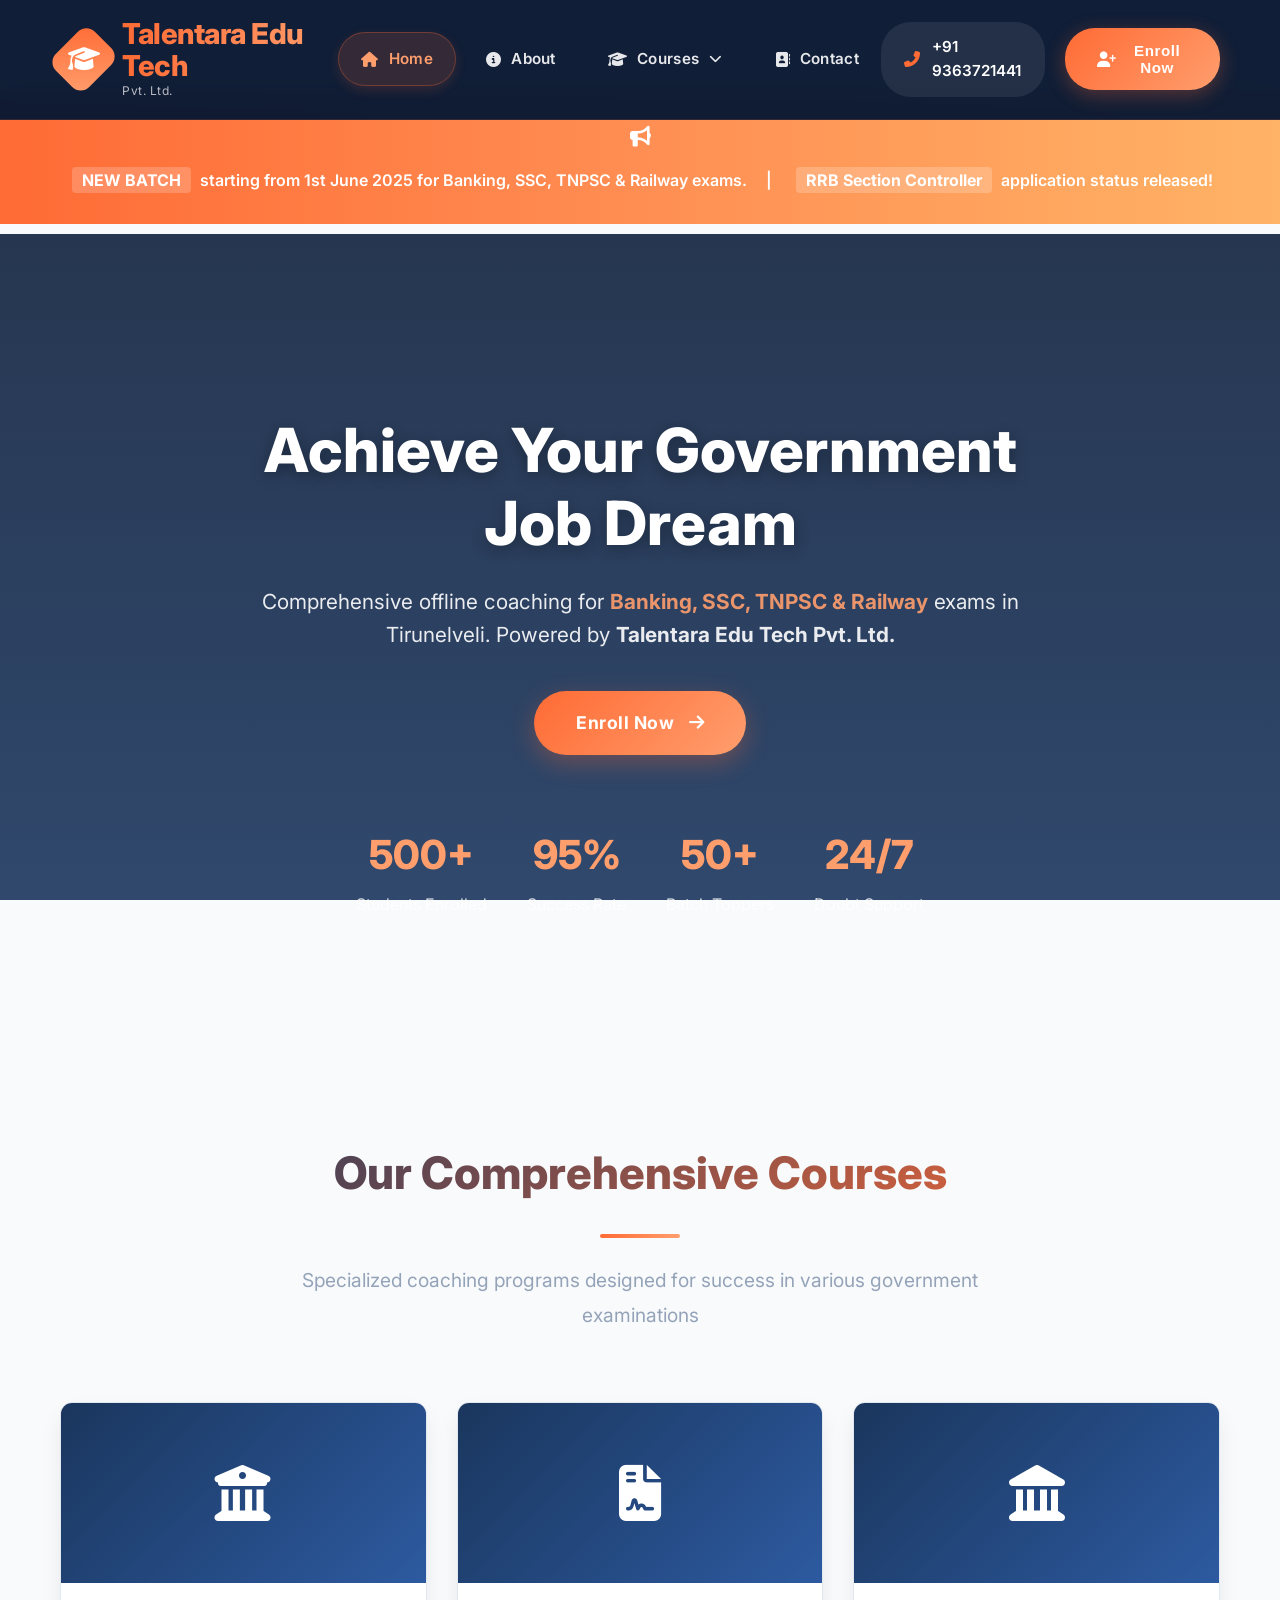
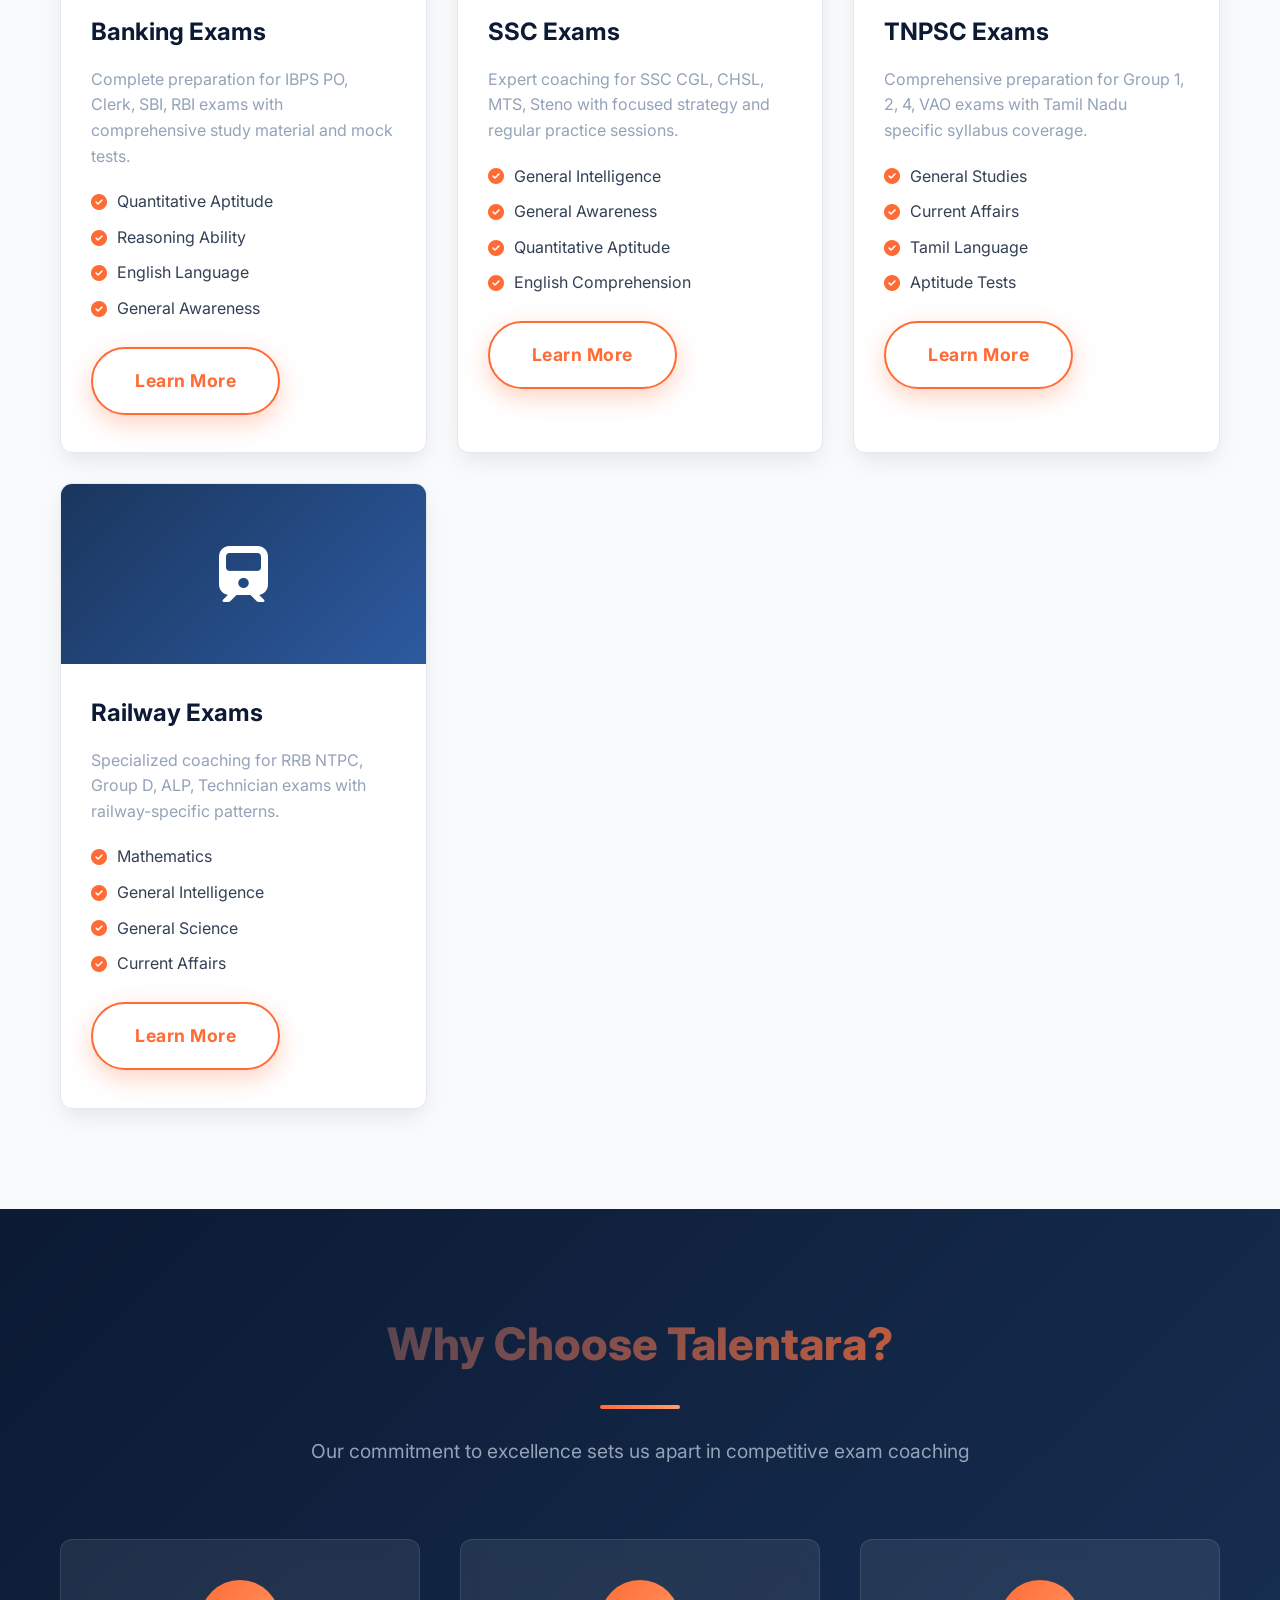
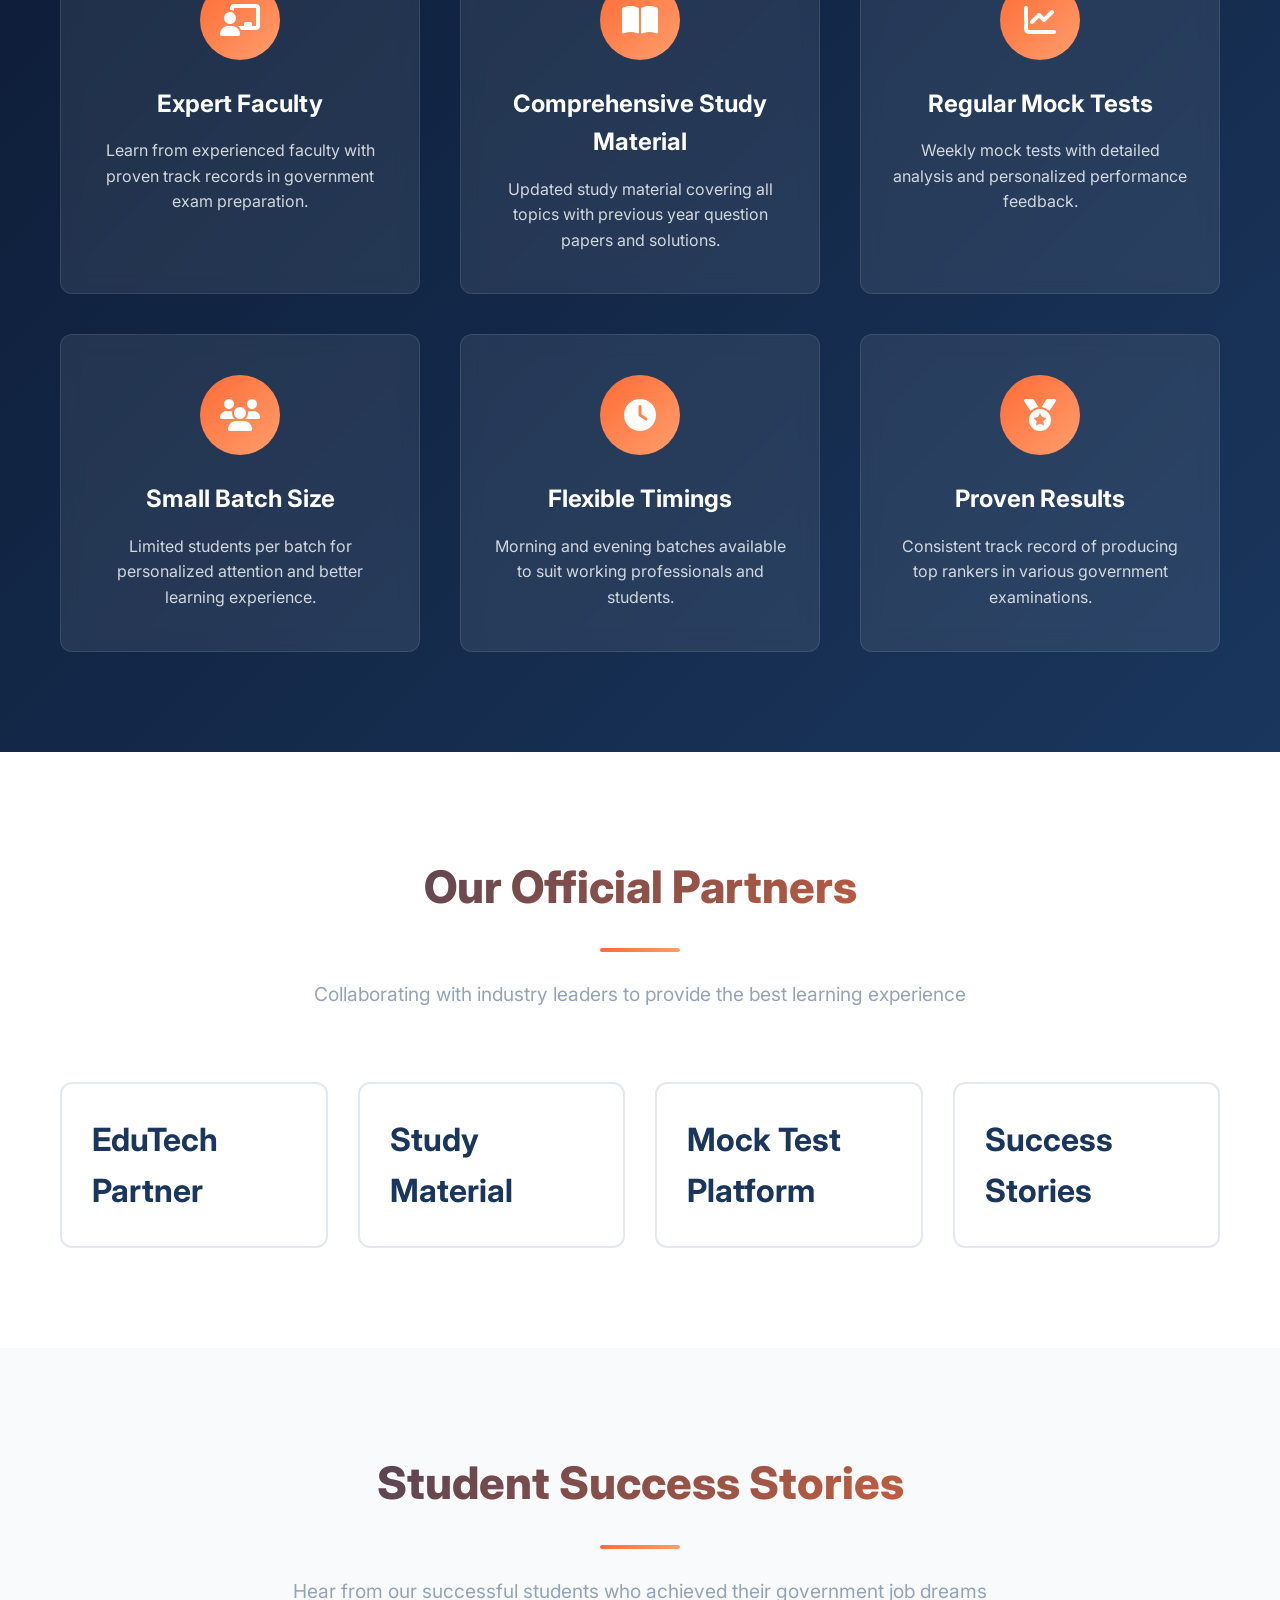
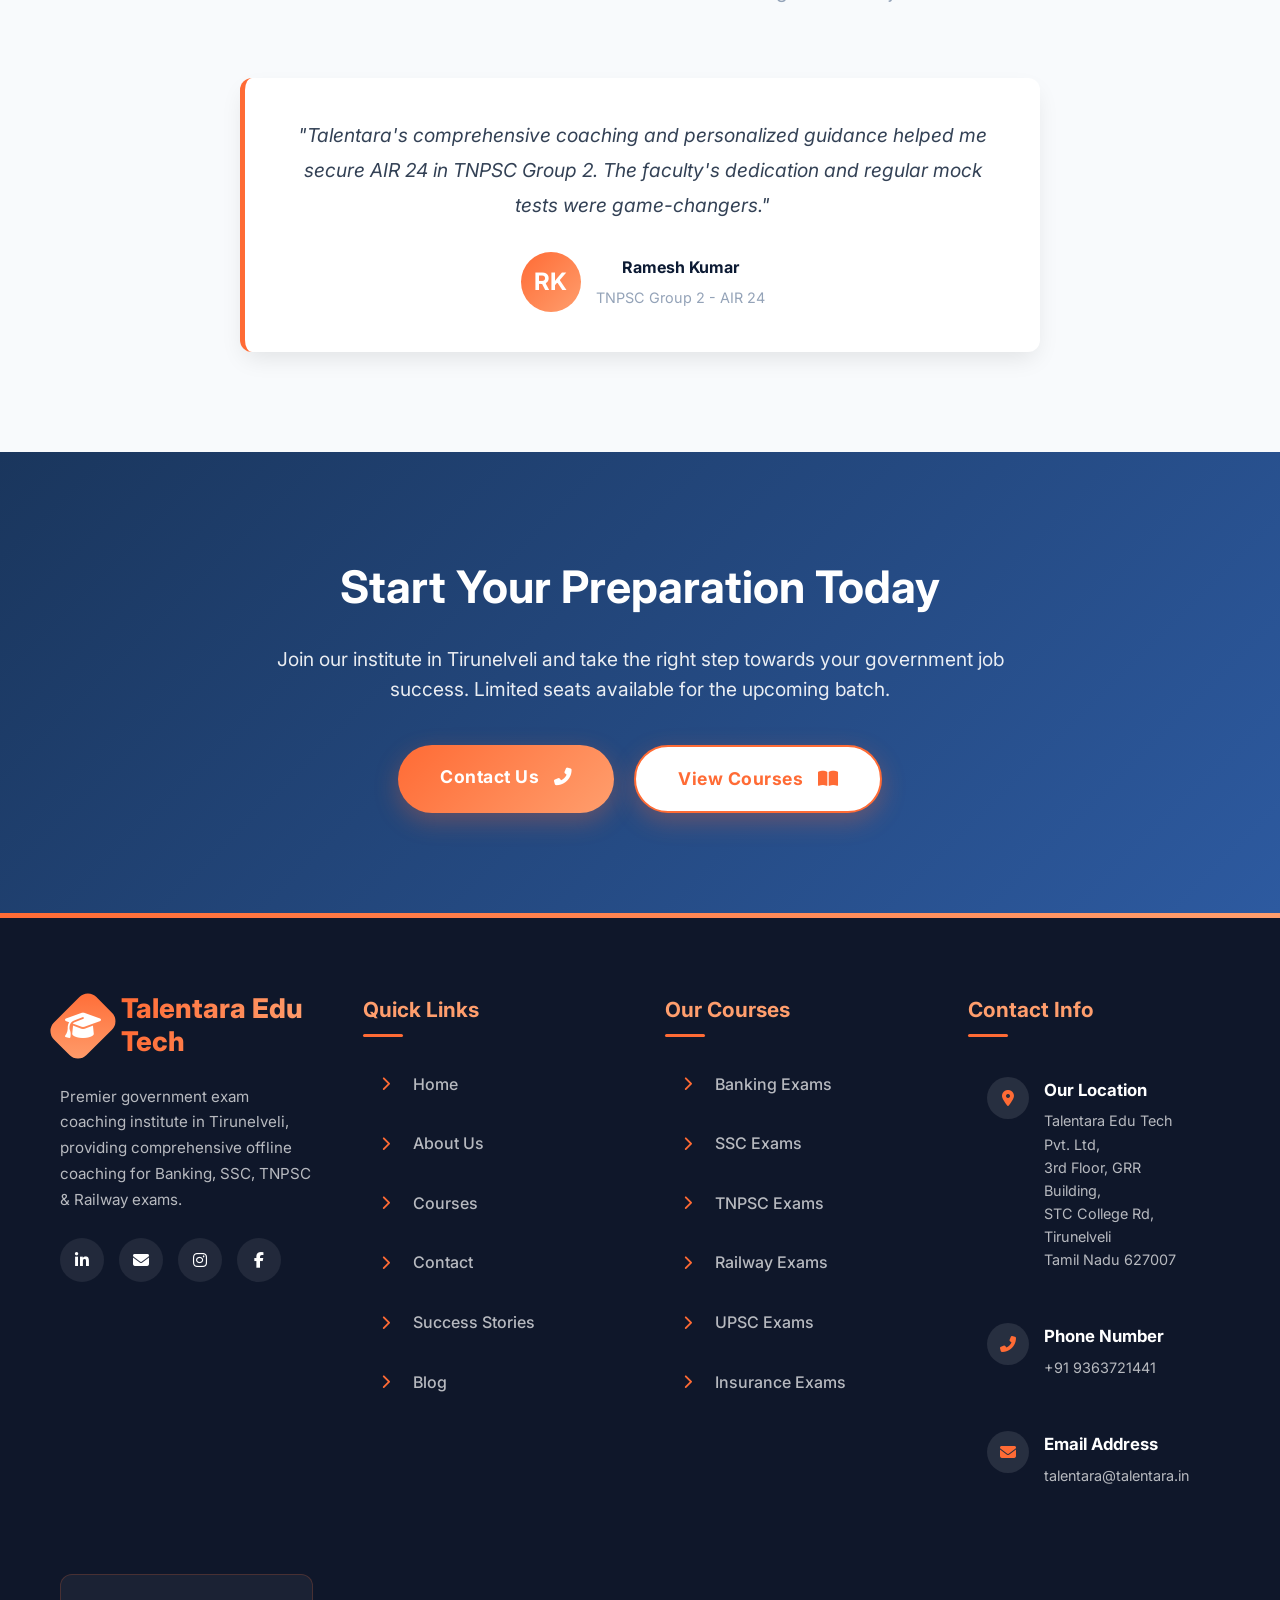
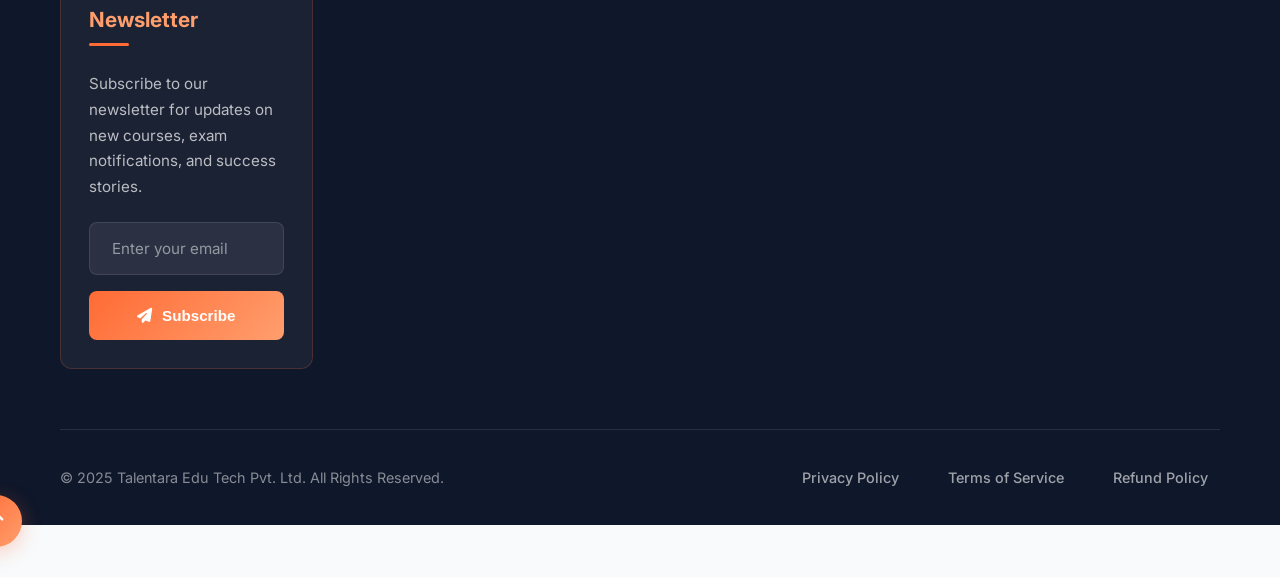
==== commit c0a927e0: "second commit" ====
--- a/index.html
+++ b/index.html
@@ -484,7 +484,7 @@
             padding: 180px 0 120px;
             position: relative;
             overflow: hidden;
-            margin-top: 90px;
+            margin-top: 10px;
         }
         
         .hero .container {
@@ -546,7 +546,7 @@
         .announcement-bar {
             background: linear-gradient(90deg, var(--accent-color), #ff8e53, #ffb366);
             color: var(--white);
-            padding: 14px 0;
+            padding: 30px 0;
             position: relative;
             overflow: hidden;
             margin-top: 90px;
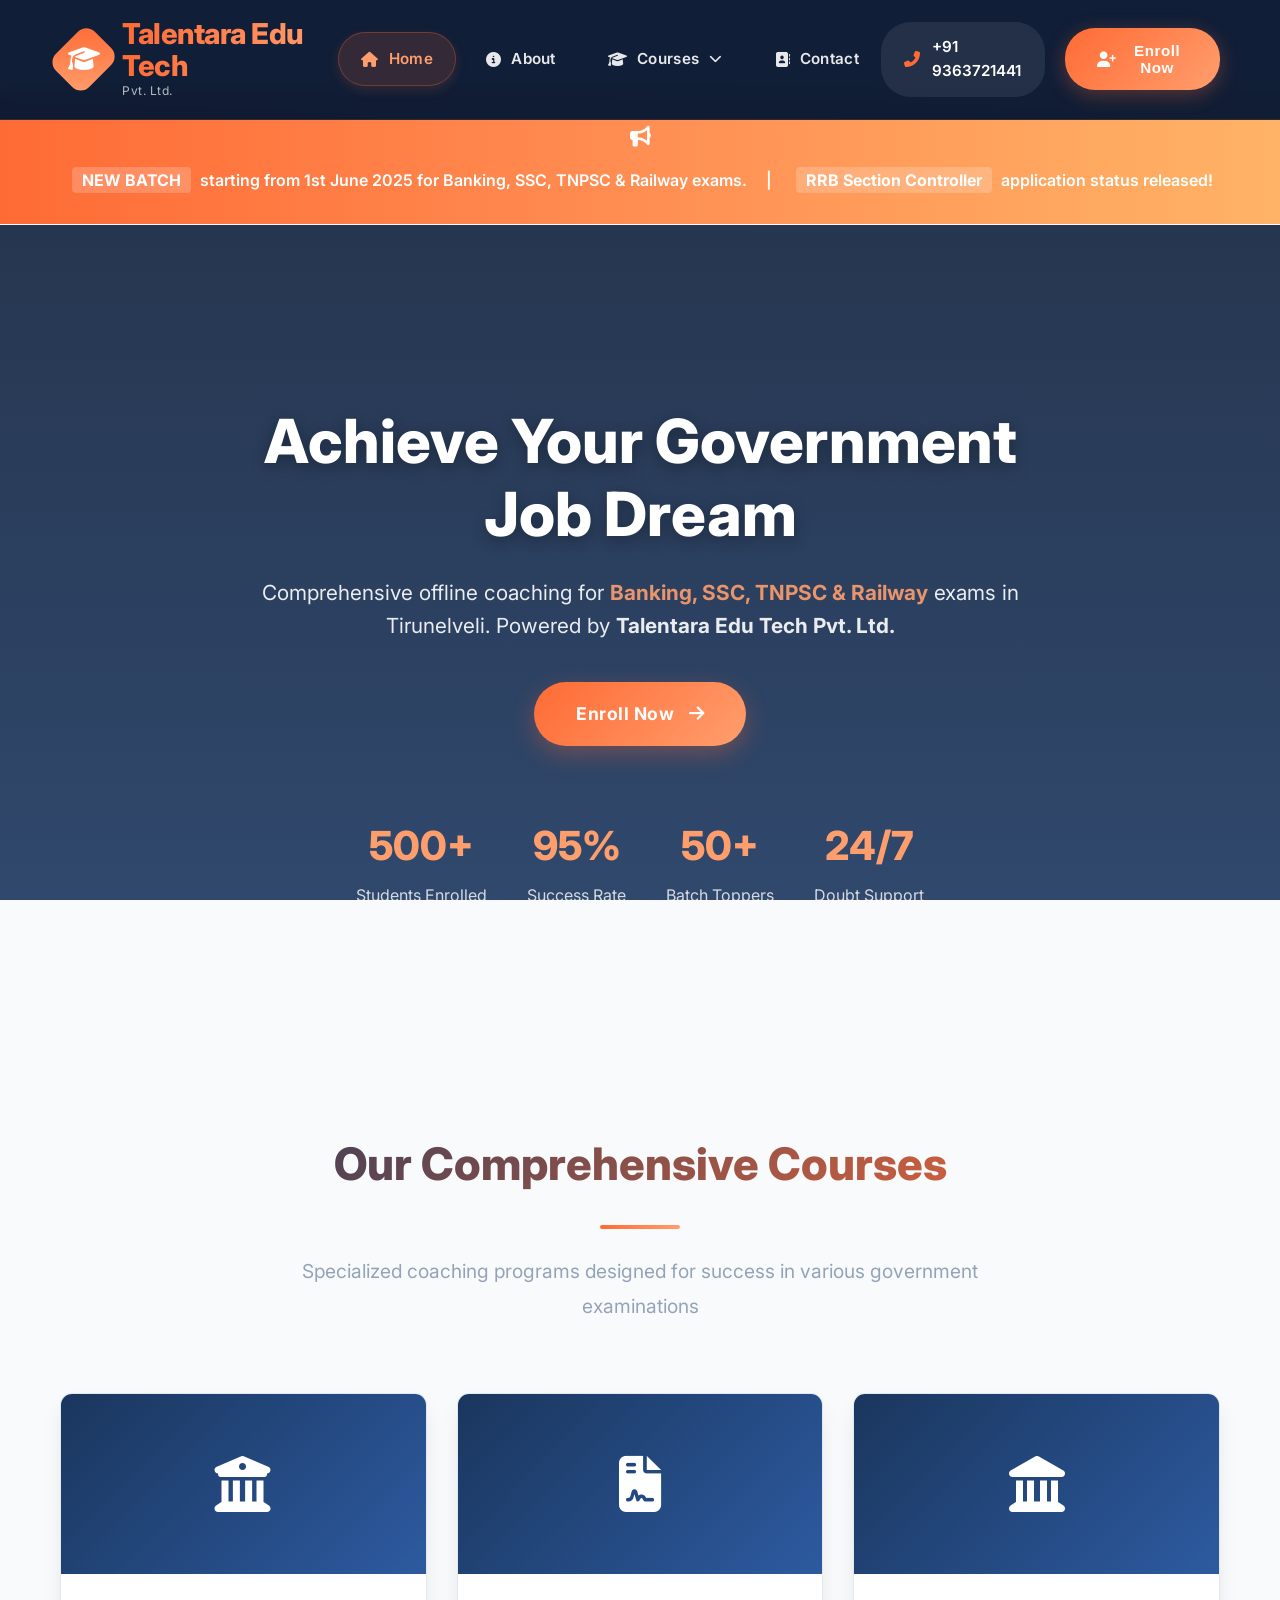
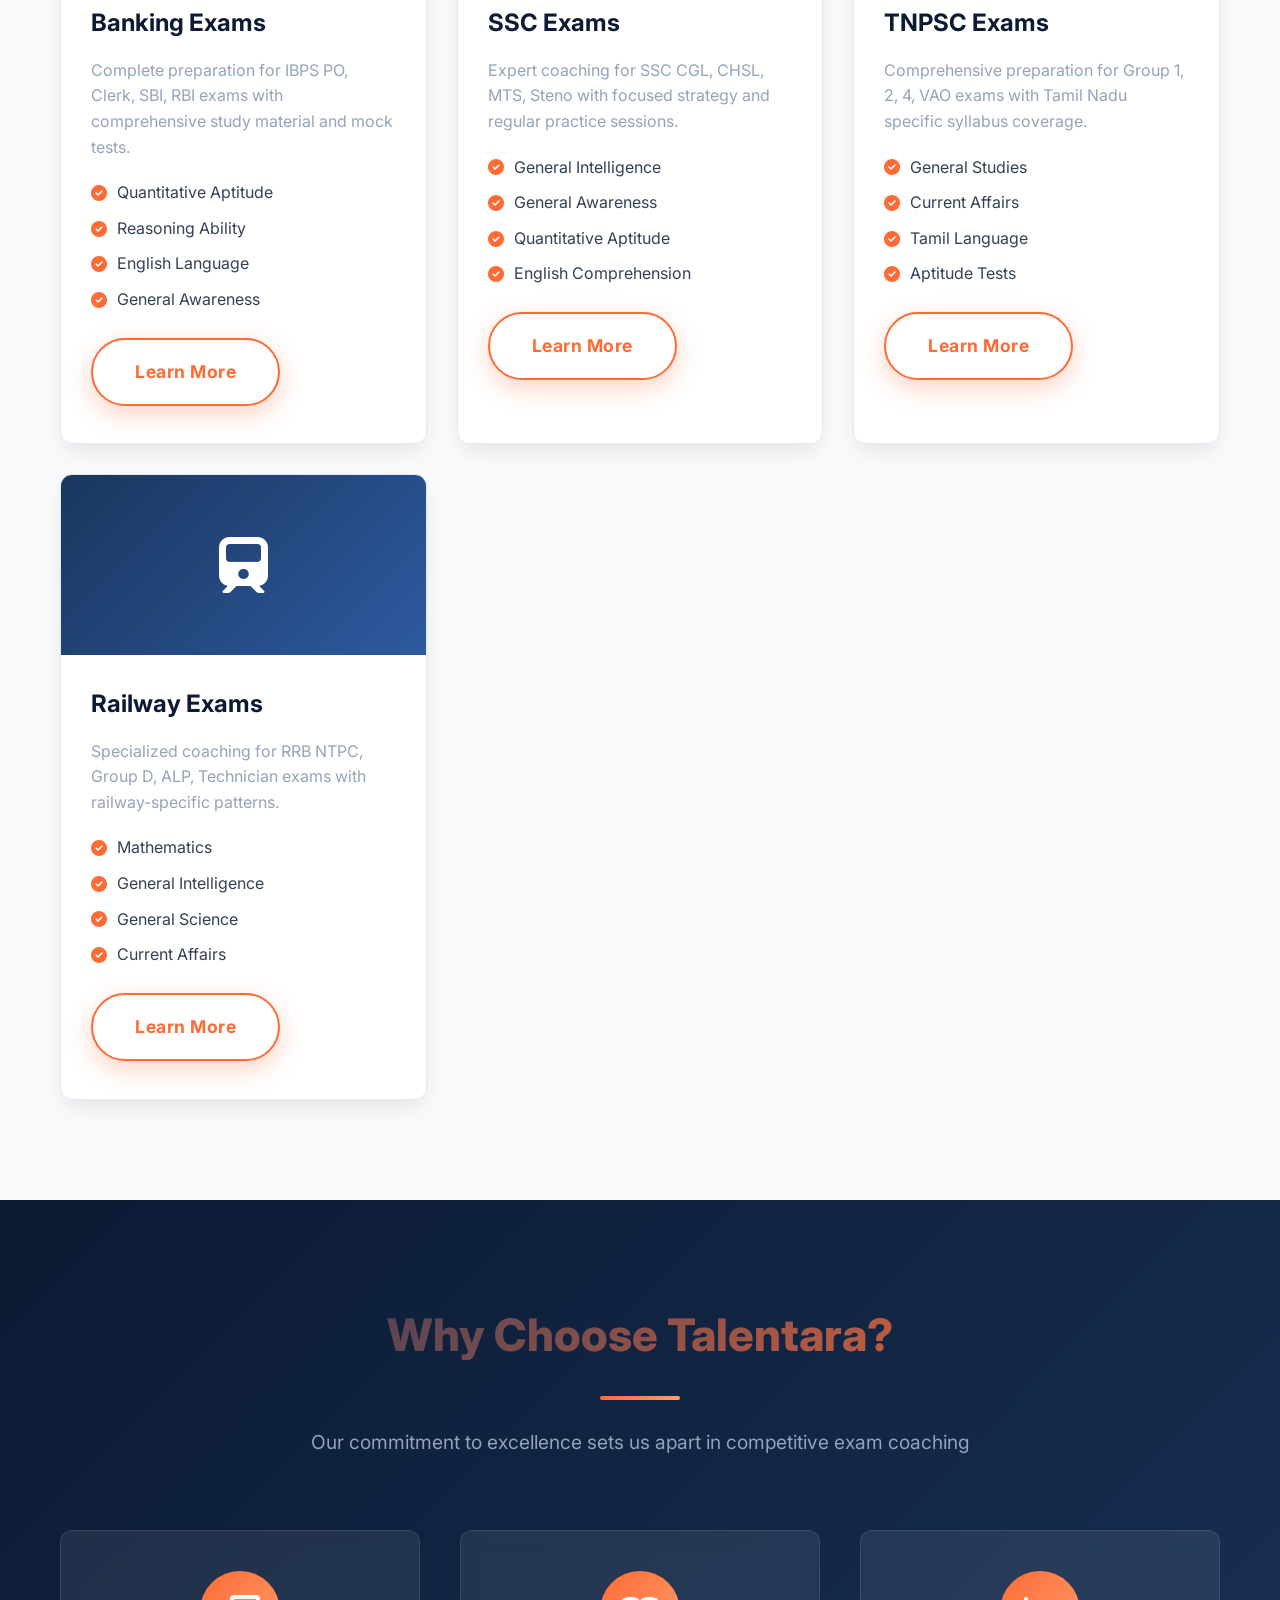
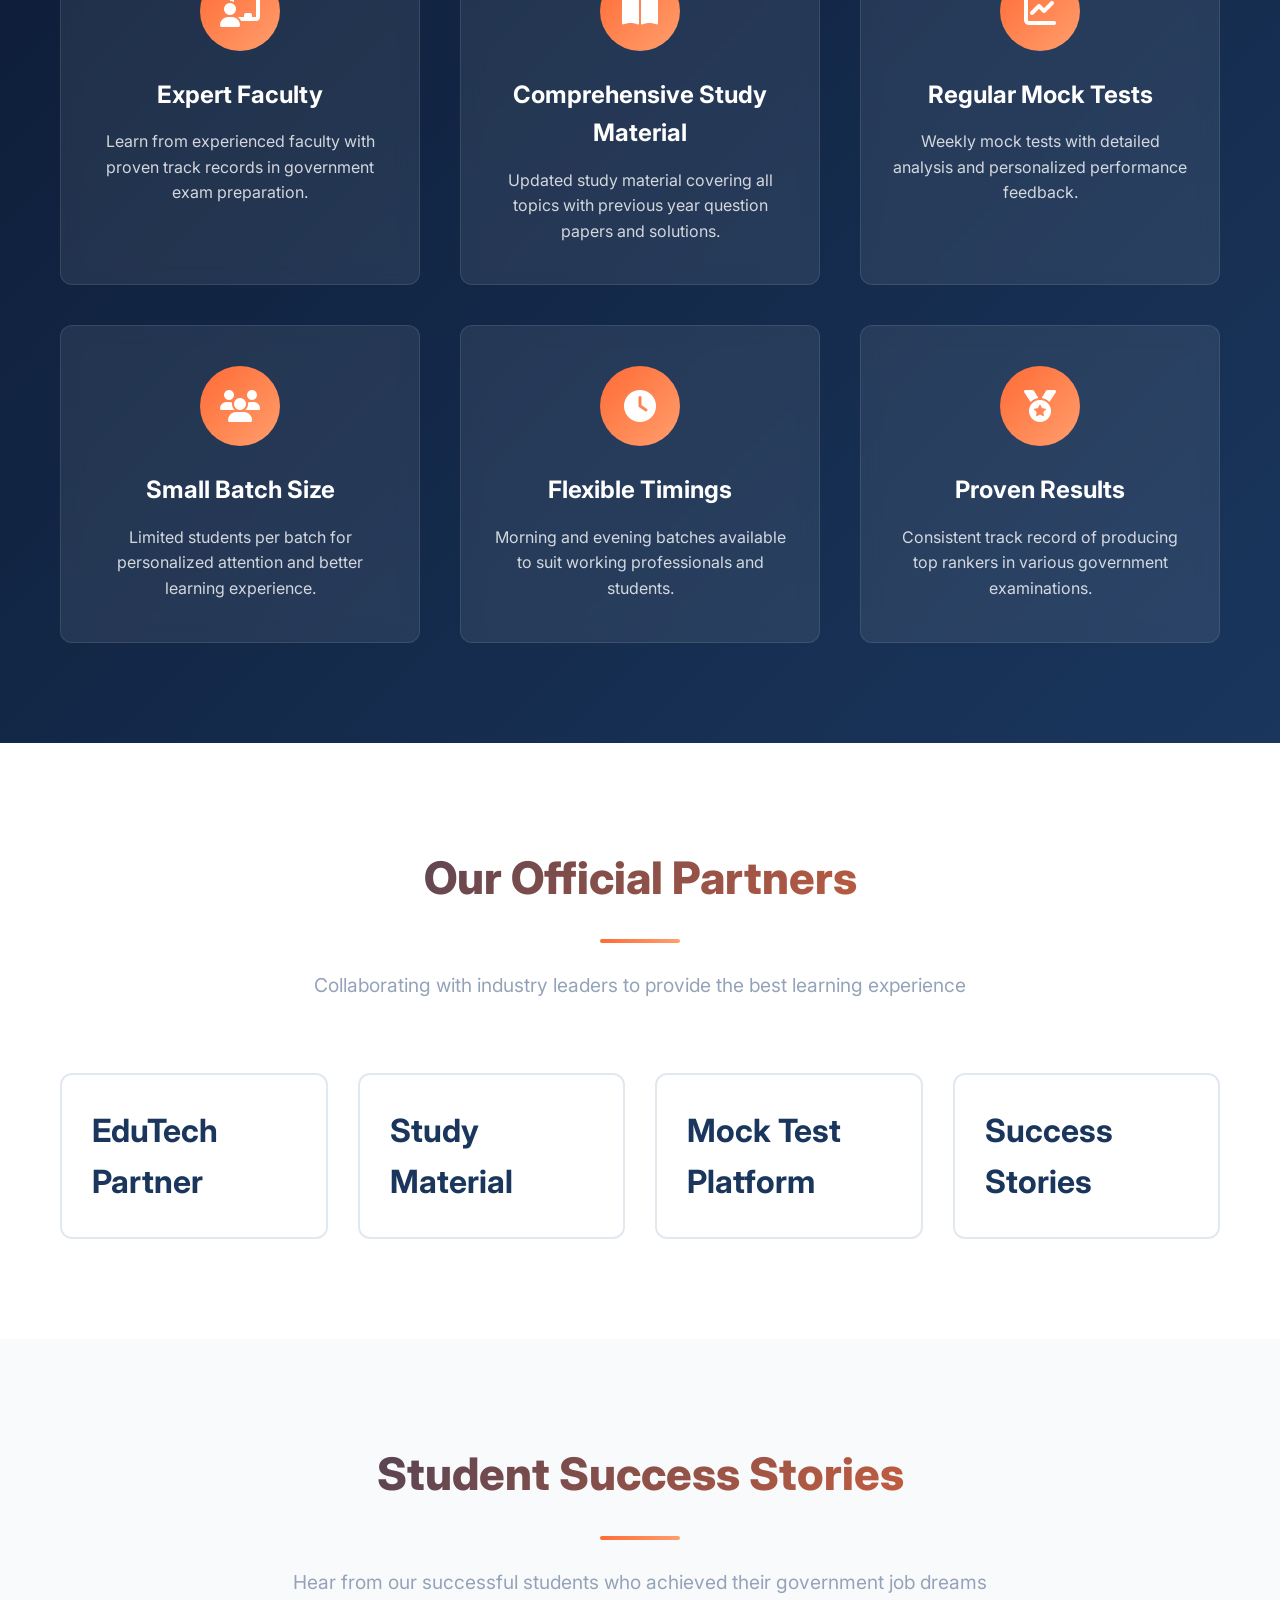
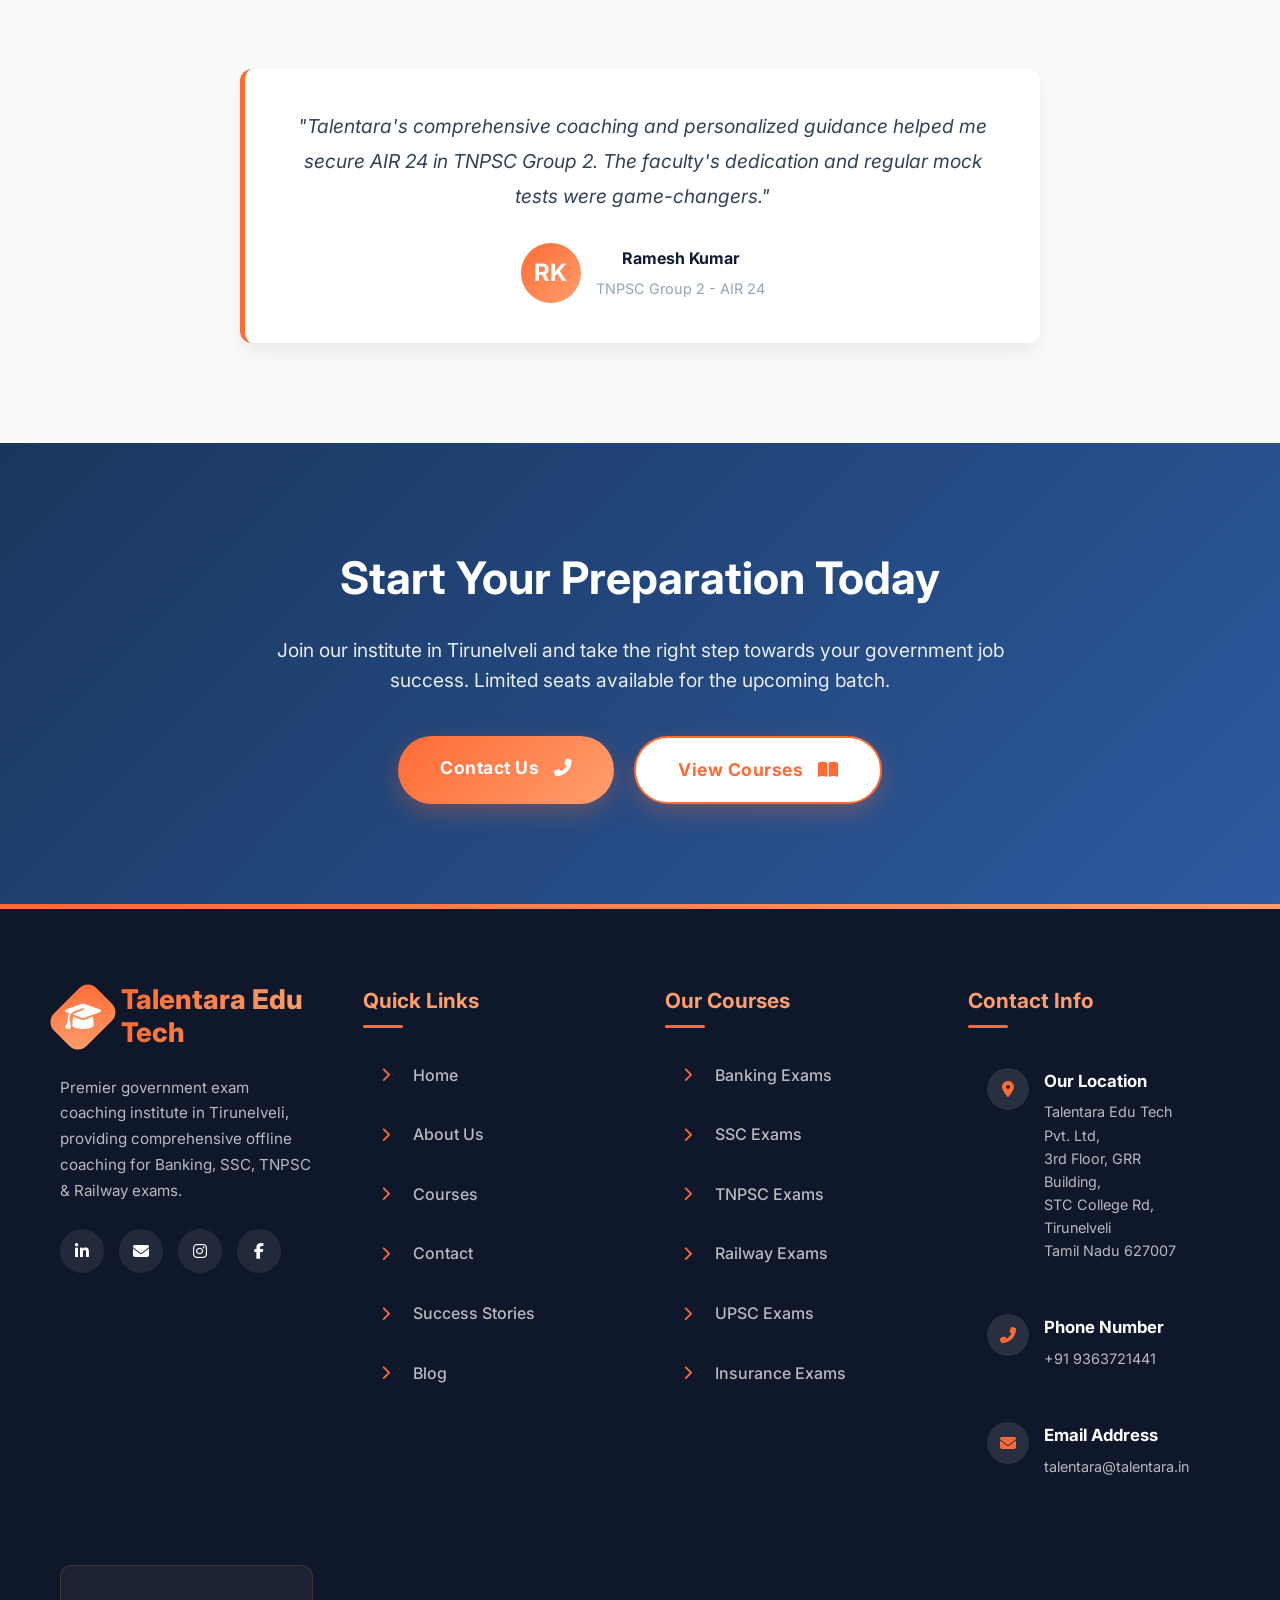
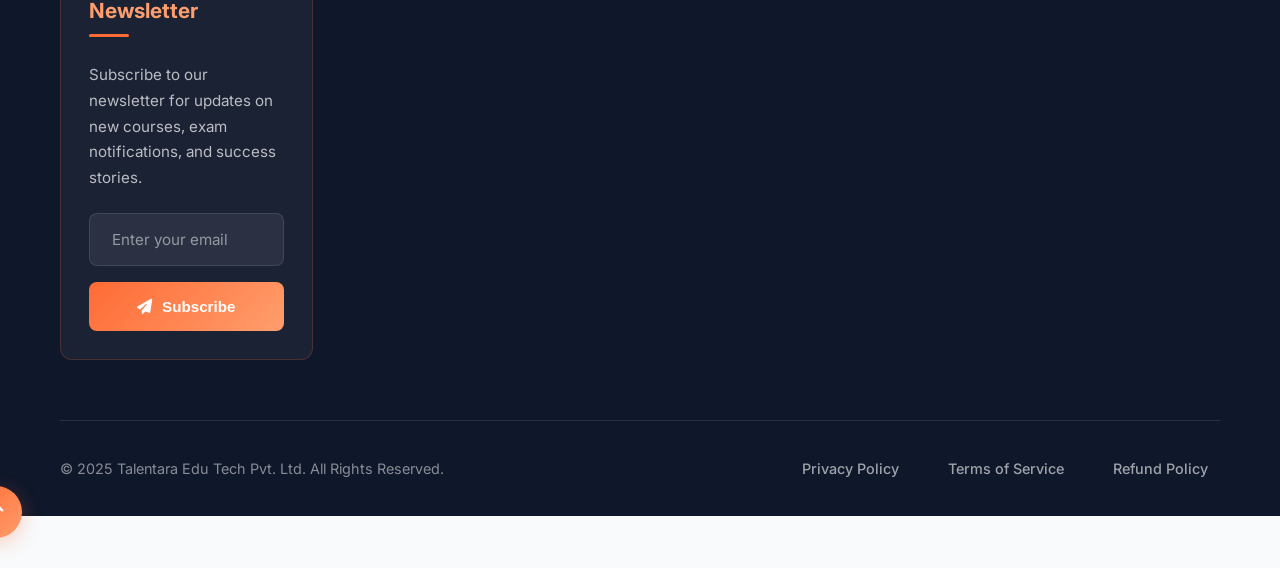
==== commit 17accda8: "Third commt" ====
--- a/index.html
+++ b/index.html
@@ -484,7 +484,7 @@
             padding: 180px 0 120px;
             position: relative;
             overflow: hidden;
-            margin-top: 10px;
+            margin-top: 1px;
         }
         
         .hero .container {
